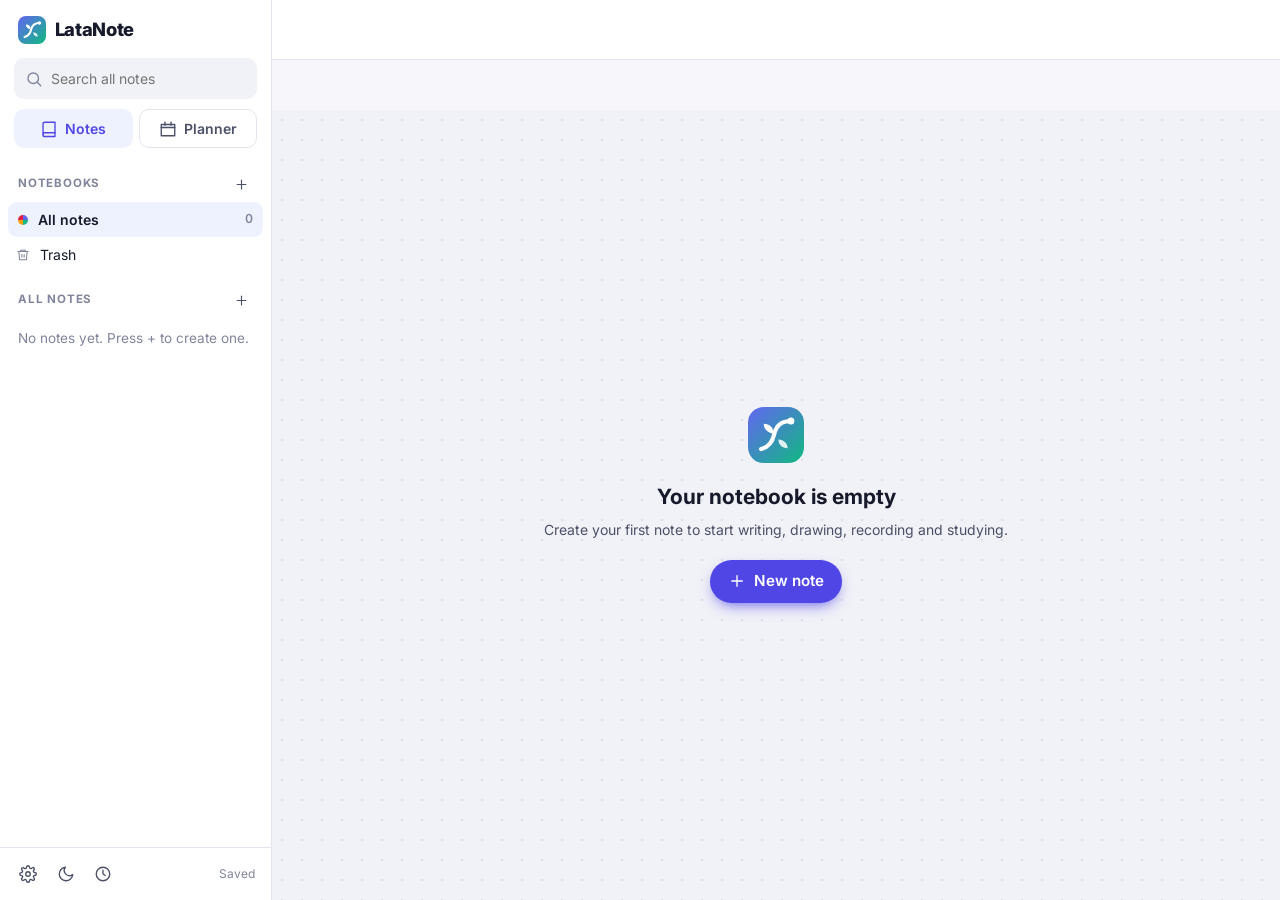
==== app.html @ d59a9c52 "Make every feature free and add v2 features - Start with an empty notebook and remove old sample con" ====
<!doctype html>
<html lang="en">
<head>
  <meta charset="utf-8">
  <meta name="viewport" content="width=device-width, initial-scale=1, viewport-fit=cover">
  <title>LataNote</title>
  <meta name="theme-color" content="#4f46e5">
  <link rel="icon" href="assets/logo.svg" type="image/svg+xml">
  <link rel="manifest" href="manifest.webmanifest">
  <link rel="apple-touch-icon" href="assets/icon-192.png">
  <meta name="apple-mobile-web-app-capable" content="yes">
  <meta name="mobile-web-app-capable" content="yes">
  <meta name="apple-mobile-web-app-title" content="LataNote">
  <link rel="preconnect" href="https://fonts.googleapis.com">
  <link rel="preconnect" href="https://fonts.gstatic.com" crossorigin>
  <link rel="stylesheet" href="https://fonts.googleapis.com/css2?family=Caveat:wght@500;700&family=Inter:wght@400;500;600;700;800&display=swap">
  <link rel="stylesheet" href="css/base.css">
  <link rel="stylesheet" href="css/app.css">
  <script>document.documentElement.dataset.theme = localStorage.getItem('latanote-theme') || 'light';</script>
</head>
<body class="app mode-type">
<div class="shell" id="shell">

  <!-- SIDEBAR -->
  <aside class="sidebar" id="sidebar" aria-label="Library">
    <div class="sb-top">
      <a class="logo" href="index.html" title="LataNote home"><img src="assets/logo.svg" alt="" width="28" height="28"> LataNote</a>
      <button class="icon-btn sb-close" data-action="toggle-sidebar" aria-label="Close sidebar"><i data-icon="x"></i></button>
    </div>
    <label class="search">
      <i data-icon="search"></i>
      <input id="search" type="search" placeholder="Search all notes" autocomplete="off">
    </label>
    <nav class="views" aria-label="Views">
      <button class="view-btn active" data-view="notes"><i data-icon="book"></i> Notes</button>
      <button class="view-btn" data-view="planner"><i data-icon="calendar"></i> Planner</button>
    </nav>

    <div class="sb-scroll">
      <div class="sb-head"><span>Notebooks</span><button class="icon-btn sm" id="add-notebook" title="New notebook" aria-label="New notebook"><i data-icon="plus"></i></button></div>
      <ul class="nb-list" id="notebook-list"></ul>

      <div class="sb-head"><span id="notes-heading">Notes</span><button class="icon-btn sm" id="add-note" title="New note" aria-label="New note"><i data-icon="plus"></i></button></div>
      <ul class="note-list" id="note-list"></ul>
    </div>

    <div class="sb-foot">
      <button class="icon-btn" id="settings-btn" title="Settings, sync &amp; backup" aria-label="Settings"><i data-icon="settings"></i></button>
      <button class="icon-btn" id="theme-toggle" title="Toggle dark mode" aria-label="Toggle dark mode"><i data-icon="moon"></i></button>
      <div class="menu-wrap up">
        <button class="icon-btn" id="timer-btn" title="Focus timer" aria-label="Focus timer"><i data-icon="clock"></i><span id="timer-label"></span></button>
        <div class="menu timer-pop" id="timer-pop" hidden>
          <div class="tp-time" id="tp-time">25:00</div>
          <div class="tp-mode" id="tp-mode">Focus</div>
          <div class="tp-presets">
            <button class="chip" data-min="25">25 min</button><button class="chip" data-min="50">50 min</button><button class="chip" data-min="5">5 break</button><button class="chip" data-min="15">15 break</button>
          </div>
          <div class="tp-actions"><button class="btn btn-primary btn-sm" id="tp-start">Start</button><button class="btn btn-ghost btn-sm" id="tp-reset">Reset</button></div>
        </div>
      </div>
      <button class="icon-btn" id="install-btn" title="Install LataNote as an app" aria-label="Install app" hidden><i data-icon="install"></i></button>
      <span class="sb-save" id="save-state">Saved</span>
    </div>
  </aside>
  <div class="scrim" data-action="toggle-sidebar"></div>

  <!-- MAIN -->
  <main class="main">
    <!-- NOTES VIEW -->
    <section class="view" id="view-notes">
      <header class="topbar">
        <button class="icon-btn menu-btn" data-action="toggle-sidebar" aria-label="Open sidebar"><i data-icon="menu"></i></button>
        <div class="title-wrap">
          <span class="nb-chip" id="nb-chip"></span>
          <input class="note-title" id="note-title" placeholder="Untitled note" aria-label="Note title">
        </div>
        <div class="seg" role="tablist" aria-label="Input mode">
          <button class="seg-btn active" data-mode="type" title="Type (T)"><i data-icon="type"></i><span>Type</span></button>
          <button class="seg-btn" data-mode="draw" title="Draw (D)"><i data-icon="pen"></i><span>Draw</span></button>
        </div>
        <div class="top-actions">
          <button class="icon-btn rec-btn" id="rec-btn" title="Record audio" aria-label="Record audio"><i data-icon="mic"></i></button>
          <button class="icon-btn" id="study-btn" title="Study assistant" aria-label="Study assistant"><i data-icon="sparkles"></i></button>
          <span class="live-chip" id="live-chip" hidden title="Live collaboration"><span class="live-dot"></span><span id="live-count">Live</span></span>
          <button class="icon-btn" id="present-btn" title="Present" aria-label="Present"><i data-icon="present"></i></button>
          <button class="icon-btn" id="fs-btn" title="Full screen (F)" aria-label="Full screen"><i data-icon="maximize"></i></button>
          <div class="menu-wrap">
            <button class="icon-btn" id="more-btn" aria-haspopup="menu" aria-label="More"><i data-icon="more"></i></button>
            <div class="menu" id="more-menu" role="menu" hidden>
              <button role="menuitem" data-cmd="pin"><i data-icon="pin"></i> <span id="pin-label">Pin note</span></button>
              <button role="menuitem" data-cmd="collab"><i data-icon="users"></i> Collaborate live…</button>
              <button role="menuitem" data-cmd="ocr"><i data-icon="scan"></i> Convert handwriting to text</button>
              <button role="menuitem" data-cmd="speak"><i data-icon="volume"></i> <span id="speak-label">Read aloud</span></button>
              <hr>
              <button role="menuitem" data-cmd="export-html"><i data-icon="download"></i> Export as HTML</button>
              <button role="menuitem" data-cmd="export-md"><i data-icon="download"></i> Export as Markdown</button>
              <button role="menuitem" data-cmd="print"><i data-icon="printer"></i> Print / Save as PDF</button>
              <button role="menuitem" data-cmd="share"><i data-icon="share"></i> Share note file</button>
              <button role="menuitem" data-cmd="duplicate"><i data-icon="copy"></i> Duplicate note</button>
              <button role="menuitem" data-cmd="move"><i data-icon="folder"></i> Move to notebook…</button>
              <hr>
              <button role="menuitem" data-cmd="clear-ink"><i data-icon="eraser"></i> Clear all ink</button>
              <button role="menuitem" data-cmd="delete" class="danger"><i data-icon="trash"></i> Move to trash</button>
            </div>
          </div>
        </div>
      </header>

      <!-- Context toolbar -->
      <div class="toolbar" id="toolbar">
        <div class="tb-group tb-type">
          <select id="block-select" title="Text style" aria-label="Text style">
            <option value="p">Paragraph</option>
            <option value="h1">Heading 1</option>
            <option value="h2">Heading 2</option>
            <option value="h3">Heading 3</option>
            <option value="blockquote">Quote</option>
            <option value="pre">Code</option>
          </select>
          <span class="sep"></span>
          <button class="tb-btn txt" data-exec="bold" title="Bold (Ctrl+B)"><b>B</b></button>
          <button class="tb-btn txt" data-exec="italic" title="Italic (Ctrl+I)"><i>I</i></button>
          <button class="tb-btn txt" data-exec="underline" title="Underline (Ctrl+U)"><u>U</u></button>
          <button class="tb-btn txt" data-exec="strikeThrough" title="Strikethrough"><s>S</s></button>
          <label class="tb-btn color-pick" title="Text color"><span class="a-glyph">A</span><span class="bar" id="fore-bar"></span><input type="color" id="fore-color" value="#e11d48"></label>
          <button class="tb-btn" data-exec="hiliteColor" data-arg="#fde68a" title="Highlight"><i data-icon="highlighter"></i></button>
          <span class="sep"></span>
          <button class="tb-btn" data-exec="insertUnorderedList" title="Bulleted list"><i data-icon="list"></i></button>
          <button class="tb-btn" data-exec="insertOrderedList" title="Numbered list"><i data-icon="olist"></i></button>
          <button class="tb-btn" data-cmd="checklist" title="Checklist"><i data-icon="checksquare"></i></button>
          <span class="sep"></span>
          <button class="tb-btn" data-exec="justifyLeft" title="Align left"><i data-icon="alignleft"></i></button>
          <button class="tb-btn" data-exec="justifyCenter" title="Align center"><i data-icon="aligncenter"></i></button>
          <span class="sep"></span>
          <button class="tb-btn" data-cmd="table" title="Insert table"><i data-icon="table"></i></button>
          <button class="tb-btn" data-cmd="link" title="Insert link"><i data-icon="link"></i></button>
          <button class="tb-btn" data-cmd="image" title="Insert image"><i data-icon="image"></i></button>
          <button class="tb-btn" data-exec="removeFormat" title="Clear formatting"><i data-icon="clear"></i></button>
          <span class="sep"></span>
          <button class="tb-btn" data-cmd="dictate" id="dictate-btn" title="Dictate: speak to type"><i data-icon="mic"></i></button>
        </div>

        <div class="tb-group tb-draw">
          <button class="tb-btn tool active" data-tool="pen" title="Pen (P)"><i data-icon="pen"></i></button>
          <button class="tb-btn tool" data-tool="highlighter" title="Highlighter (H)"><i data-icon="highlighter"></i></button>
          <button class="tb-btn tool" data-tool="eraser" title="Eraser (E)"><i data-icon="eraser"></i></button>
          <button class="tb-btn tool" data-tool="lasso" title="Lasso: select, move, recolor (L)"><i data-icon="lasso"></i></button>
          <span class="tb-sel">
            <button class="tb-btn" data-sel="duplicate" title="Duplicate selection"><i data-icon="copy"></i></button>
            <button class="tb-btn" data-sel="ocr" title="Convert selection to text"><i data-icon="scan"></i></button>
            <button class="tb-btn danger" data-sel="delete" title="Delete selection (Del)"><i data-icon="trash"></i></button>
          </span>
          <span class="sep"></span>
          <button class="tb-btn tool" data-tool="line" title="Line"><i data-icon="line"></i></button>
          <button class="tb-btn tool" data-tool="arrow" title="Arrow"><i data-icon="arrow"></i></button>
          <button class="tb-btn tool" data-tool="rect" title="Rectangle"><i data-icon="rect"></i></button>
          <button class="tb-btn tool" data-tool="ellipse" title="Ellipse"><i data-icon="ellipse"></i></button>
          <span class="sep"></span>
          <div class="swatches" id="swatches"></div>
          <label class="swatch custom" title="Custom color"><input type="color" id="ink-color" value="#1f2937"></label>
          <span class="sep"></span>
          <div class="sizes" id="sizes">
            <button class="size" data-size="1.5" title="Fine"><span style="--s:3px"></span></button>
            <button class="size active" data-size="3" title="Medium"><span style="--s:5px"></span></button>
            <button class="size" data-size="6" title="Bold"><span style="--s:8px"></span></button>
            <button class="size" data-size="10" title="Heavy"><span style="--s:12px"></span></button>
          </div>
          <span class="sep"></span>
          <button class="tb-btn" id="undo-btn" title="Undo (Ctrl+Z)"><i data-icon="undo"></i></button>
          <button class="tb-btn" id="redo-btn" title="Redo (Ctrl+Shift+Z)"><i data-icon="redo"></i></button>
          <label class="toggle" title="Ignore finger touches so only a stylus draws (palm rejection)"><input type="checkbox" id="pen-only"> <span>Stylus only</span></label>
        </div>

        <div class="tb-group tb-right">
          <select id="paper-select" title="Paper" aria-label="Paper style">
            <option value="lined">Lined</option>
            <option value="grid">Grid</option>
            <option value="dot">Dotted</option>
            <option value="cornell">Cornell</option>
            <option value="blank">Blank</option>
          </select>
          <button class="tb-btn" data-cmd="add-page" title="Add page"><i data-icon="pageplus"></i></button>
          <button class="tb-btn" data-cmd="import-pdf" title="Import PDF or image to annotate"><i data-icon="filepdf"></i></button>
          <span class="sep"></span>
          <button class="tb-btn" data-zoom="-1" title="Zoom out">−</button>
          <button class="tb-btn zoom-label" data-zoom="0" id="zoom-label" title="Fit to width">100%</button>
          <button class="tb-btn" data-zoom="1" title="Zoom in">+</button>
        </div>
      </div>

      <div class="pages-area" id="pages-area">
        <div class="templates" id="templates" hidden></div>
        <div class="pages" id="pages"></div>
        <div class="empty" id="empty" hidden>
          <img src="assets/logo.svg" alt="" width="56" height="56">
          <h2 id="empty-title">Your notebook is empty</h2>
          <p id="empty-msg">Create your first note to start writing, drawing, recording and studying.</p>
          <button class="btn btn-primary" data-cmd="new-note"><i data-icon="plus"></i> New note</button>
        </div>
      </div>

      <!-- Recordings -->
      <div class="rec-bar" id="rec-bar">
        <div class="rec-live" id="rec-live" hidden>
          <span class="rec-dot"></span> Recording <span id="rec-time">0:00</span>
          <span class="rec-hint">Ink you add now is synced to this recording.</span>
          <button class="btn btn-sm btn-danger" id="rec-stop"><i data-icon="stop"></i> Stop</button>
        </div>
        <div class="rec-list" id="rec-list"></div>
        <audio id="player" controls hidden></audio>
      </div>
    </section>

    <!-- PLANNER VIEW -->
    <section class="view" id="view-planner" hidden>
      <header class="topbar">
        <button class="icon-btn menu-btn" data-action="toggle-sidebar" aria-label="Open sidebar"><i data-icon="menu"></i></button>
        <h1 class="view-title" id="cal-title">Planner</h1>
        <div class="top-actions">
          <button class="icon-btn" id="cal-prev" aria-label="Previous month"><i data-icon="chevleft"></i></button>
          <button class="btn btn-ghost btn-sm" id="cal-today">Today</button>
          <button class="icon-btn" id="cal-next" aria-label="Next month"><i data-icon="chevright"></i></button>
        </div>
      </header>
      <div class="planner">
        <div class="calendar">
          <div class="cal-dow"><span>Sun</span><span>Mon</span><span>Tue</span><span>Wed</span><span>Thu</span><span>Fri</span><span>Sat</span></div>
          <div class="cal-grid" id="cal-grid"></div>
        </div>
        <aside class="day-panel">
          <h2 id="day-title">Today</h2>
          <form class="event-form" id="event-form" autocomplete="off">
            <input name="title" placeholder="Add a class, task, exam…" required aria-label="Title">
            <div class="ef-row">
              <input name="time" type="time" aria-label="Time">
              <select name="type" aria-label="Type">
                <option value="class">Class</option>
                <option value="task">Task</option>
                <option value="exam">Exam</option>
                <option value="event">Event</option>
              </select>
            </div>
            <div class="ef-row">
              <select name="noteId" id="ef-note" aria-label="Linked note"></select>
              <button class="btn btn-primary btn-sm" type="submit"><i data-icon="plus"></i> Add</button>
            </div>
          </form>
          <ul class="items" id="day-items"></ul>
          <h3>Next 14 days</h3>
          <ul class="items compact" id="upcoming"></ul>
        </aside>
      </div>
    </section>
  </main>

  <!-- STUDY DRAWER -->
  <aside class="drawer" id="study" hidden aria-label="Study assistant">
    <header class="drawer-head">
      <div><i data-icon="sparkles"></i> <strong>Study assistant</strong></div>
      <button class="icon-btn" id="study-close" aria-label="Close study assistant"><i data-icon="x"></i></button>
    </header>
    <div class="tabs" role="tablist">
      <button class="tab active" data-tab="summary">Summary</button>
      <button class="tab" data-tab="cards">Flashcards</button>
      <button class="tab" data-tab="quiz">Quiz</button>
      <button class="tab" data-tab="ask">Ask</button>
      <button class="tab" data-tab="tutor">Tutor</button>
    </div>
    <div class="drawer-body" id="study-body"></div>
    <p class="drawer-foot"><i data-icon="lock"></i> Runs on your device. Your notes never leave this browser.</p>
  </aside>
</div>

<!-- PRESENTATION -->
<div class="present" id="present" hidden>
  <div class="present-stage" id="present-stage"></div>
  <div class="laser" id="laser" hidden></div>
  <div class="present-bar">
    <button class="icon-btn" id="pr-prev" aria-label="Previous"><i data-icon="chevleft"></i></button>
    <span id="pr-count">1 / 1</span>
    <button class="icon-btn" id="pr-next" aria-label="Next"><i data-icon="chevright"></i></button>
    <button class="icon-btn" id="pr-laser" title="Laser pointer (L)" aria-label="Laser pointer"><i data-icon="laser"></i></button>
    <button class="icon-btn" id="pr-close" title="Exit (Esc)" aria-label="Exit presentation"><i data-icon="x"></i></button>
  </div>
</div>

<!-- DIALOG -->
<dialog class="dlg" id="dlg">
  <form method="dialog" id="dlg-form">
    <h3 id="dlg-title"></h3>
    <p id="dlg-msg"></p>
    <input id="dlg-input" autocomplete="off">
    <select id="dlg-select"></select>
    <div class="dlg-colors" id="dlg-colors"></div>
    <div class="dlg-actions">
      <button class="btn btn-ghost" value="cancel" formnovalidate>Cancel</button>
      <button class="btn btn-primary" value="ok" id="dlg-ok">OK</button>
    </div>
  </form>
</dialog>

<!-- PANEL (settings, collaboration, OCR results, shortcuts) -->
<dialog class="dlg panel" id="panel">
  <button class="icon-btn panel-x" id="panel-x" aria-label="Close"><i data-icon="x"></i></button>
  <div id="panel-body"></div>
</dialog>

<div class="toast" id="toast" role="status" aria-live="polite"></div>
<input type="file" id="file-image" accept="image/*" hidden>
<input type="file" id="file-pdf" accept="application/pdf,image/*" hidden>
<input type="file" id="file-import" accept=".latanote,.json,application/json" hidden>

<script src="js/core.js"></script>
<script src="js/ink.js"></script>
<script src="js/editor.js"></script>
<script src="js/audio.js"></script>
<script src="js/planner.js"></script>
<script src="js/study.js"></script>
<script src="js/extras.js"></script>
<script src="js/collab.js"></script>
<script src="js/app.js"></script>
</body>
</html>
---- css/base.css ----
/* LataNote — shared design tokens and primitives */
:root {
  --font: "Inter", ui-sans-serif, system-ui, -apple-system, "Segoe UI", Roboto, "Helvetica Neue", Arial, sans-serif;
  --font-hand: "Caveat", "Segoe Print", "Bradley Hand", "Comic Sans MS", cursive;
  --font-serif: "Iowan Old Style", "Palatino Linotype", Palatino, Georgia, serif;
  --font-mono: ui-monospace, SFMono-Regular, Menlo, Consolas, monospace;

  --brand: #4f46e5;
  --brand-600: #4338ca;
  --brand-50: #eef2ff;
  --brand-100: #e0e7ff;
  --leaf: #10b981;
  --amber: #f59e0b;
  --rose: #e11d48;

  --bg: #f7f7fb;
  --surface: #ffffff;
  --surface-2: #f1f2f7;
  --surface-3: #e7e9f1;
  --text: #171a2b;
  --text-2: #4b5068;
  --text-3: #80859c;
  --border: #e2e4ee;
  --ring: rgba(79, 70, 229, .35);
  --shadow-sm: 0 1px 2px rgba(16, 20, 50, .06), 0 1px 3px rgba(16, 20, 50, .06);
  --shadow: 0 4px 12px rgba(16, 20, 50, .08), 0 1px 3px rgba(16, 20, 50, .06);
  --shadow-lg: 0 24px 60px rgba(16, 20, 50, .16), 0 6px 18px rgba(16, 20, 50, .08);
  --radius-sm: 8px;
  --radius: 12px;
  --radius-lg: 20px;
}

[data-theme="dark"] {
  --brand: #818cf8;
  --brand-600: #a5b4fc;
  --brand-50: #1e1f3a;
  --brand-100: #2a2c52;
  --bg: #0f1120;
  --surface: #171a2c;
  --surface-2: #1e2236;
  --surface-3: #2a2f48;
  --text: #eceef8;
  --text-2: #b4b8cf;
  --text-3: #7d829e;
  --border: #2a2f48;
  --ring: rgba(129, 140, 248, .45);
  --shadow-sm: 0 1px 2px rgba(0, 0, 0, .4);
  --shadow: 0 4px 14px rgba(0, 0, 0, .4);
  --shadow-lg: 0 24px 60px rgba(0, 0, 0, .55);
  color-scheme: dark;
}

*, *::before, *::after { box-sizing: border-box; }
html, body { margin: 0; }
body {
  font-family: var(--font);
  color: var(--text);
  background: var(--bg);
  -webkit-font-smoothing: antialiased;
  line-height: 1.5;
}
img, svg { display: block; max-width: 100%; }
button, input, select, textarea { font: inherit; color: inherit; }
a { color: var(--brand); }
[hidden] { display: none !important; }

:focus-visible { outline: 2px solid var(--brand); outline-offset: 2px; }

.ico { width: 18px; height: 18px; flex: none; stroke: currentColor; fill: none; stroke-width: 1.8; stroke-linecap: round; stroke-linejoin: round; display: inline-block; vertical-align: middle; }

.btn {
  display: inline-flex; align-items: center; justify-content: center; gap: .5em;
  padding: .6em 1.1em; border-radius: 999px; border: 1px solid transparent;
  font-weight: 600; font-size: .95rem; cursor: pointer; text-decoration: none;
  transition: background .15s, color .15s, border-color .15s, transform .1s, box-shadow .15s;
  white-space: nowrap;
}
.btn:active { transform: translateY(1px); }
.btn-primary { background: var(--brand); color: #fff; box-shadow: 0 6px 16px -6px var(--brand); }
[data-theme="dark"] .btn-primary { color: #0f1120; }
.btn-primary:hover { background: var(--brand-600); }
.btn-ghost { background: transparent; color: var(--text); border-color: var(--border); }
.btn-ghost:hover { background: var(--surface-2); }
.btn-soft { background: var(--brand-50); color: var(--brand); }
.btn-soft:hover { background: var(--brand-100); }
.btn-sm { padding: .4em .8em; font-size: .85rem; }
.btn-lg { padding: .85em 1.5em; font-size: 1.05rem; }
.btn-danger { background: var(--rose); color: #fff; }

.logo { display: inline-flex; align-items: center; gap: .55rem; font-weight: 800; letter-spacing: -.02em; color: var(--text); text-decoration: none; font-size: 1.15rem; }
.logo svg { width: 30px; height: 30px; }
---- css/app.css ----
/* LataNote — application UI */
html, body.app { height: 100%; overflow: hidden; }
body.app { font-size: 14px; }

.shell { display: grid; grid-template-columns: 272px minmax(0, 1fr); height: 100vh; height: 100dvh; }
body.study-open .shell { grid-template-columns: 272px minmax(0, 1fr) 360px; }

/* ---------- generic controls ---------- */
.icon-btn { display: inline-grid; place-items: center; width: 36px; height: 36px; border-radius: 10px; border: 0; background: transparent; color: var(--text-2); cursor: pointer; transition: background .12s, color .12s; flex: none; }
.icon-btn:hover:not(:disabled) { background: var(--surface-2); color: var(--text); }
.icon-btn.active { background: var(--brand-50); color: var(--brand); }
.icon-btn:disabled { opacity: .35; cursor: default; }
.icon-btn.sm { width: 28px; height: 28px; border-radius: 8px; }
.icon-btn.sm .ico { width: 15px; height: 15px; }
.rot90 { transform: rotate(90deg); }
.link-btn { border: 0; background: none; color: var(--brand); cursor: pointer; padding: 0; font-weight: 600; display: inline-flex; align-items: center; gap: 4px; font-size: .85rem; }
.link-btn .ico { width: 14px; height: 14px; }
.chip { border: 1px solid var(--border); background: var(--surface); border-radius: 999px; padding: 4px 11px; font-size: .82rem; cursor: pointer; color: var(--text-2); }
.chip:hover { border-color: var(--brand); color: var(--brand); }
select, input:not([type]), input[type="search"], input[type="time"], input[type="text"] { border: 1px solid var(--border); background: var(--surface); border-radius: 9px; padding: 7px 10px; min-width: 0; }
select:focus, input:focus { outline: none; border-color: var(--brand); box-shadow: 0 0 0 3px var(--ring); }

/* ---------- sidebar ---------- */
.sidebar { background: var(--surface); border-right: 1px solid var(--border); display: flex; flex-direction: column; min-height: 0; z-index: 30; }
.sb-top { display: flex; align-items: center; justify-content: space-between; padding: 16px 14px 10px 18px; }
.sb-close { display: none; }
.search { margin: 4px 14px 10px; display: flex; align-items: center; gap: 8px; background: var(--surface-2); border-radius: 10px; padding: 0 10px; color: var(--text-3); border: 1px solid transparent; }
.search:focus-within { border-color: var(--brand); box-shadow: 0 0 0 3px var(--ring); }
.search input { border: 0; background: transparent; padding: 9px 0; flex: 1; box-shadow: none !important; }
.views { display: grid; grid-template-columns: 1fr 1fr; gap: 6px; padding: 0 14px 8px; }
.view-btn { display: flex; align-items: center; justify-content: center; gap: 7px; padding: 8px; border-radius: 10px; border: 1px solid var(--border); background: var(--surface); cursor: pointer; font-weight: 600; color: var(--text-2); }
.view-btn.active { background: var(--brand-50); color: var(--brand); border-color: transparent; }
.sb-scroll { flex: 1; overflow-y: auto; padding: 0 8px 12px; min-height: 0; }
.sb-head { display: flex; align-items: center; justify-content: space-between; padding: 14px 8px 4px 10px; font-size: .72rem; font-weight: 700; letter-spacing: .07em; text-transform: uppercase; color: var(--text-3); }
.nb-list, .note-list { list-style: none; margin: 0; padding: 0; }
.nb { width: 100%; display: flex; align-items: center; gap: 10px; padding: 7px 10px; border: 0; background: transparent; border-radius: 9px; cursor: pointer; text-align: left; color: var(--text); position: relative; }
.nb:hover { background: var(--surface-2); }
.nb.active { background: var(--brand-50); font-weight: 600; }
.nb-dot { width: 10px; height: 10px; border-radius: 3px; flex: none; }
.nb-dot.all { background: conic-gradient(#6366f1 0 25%, #10b981 0 50%, #f59e0b 0 75%, #e11d48 0); border-radius: 50%; }
.nb-name { flex: 1; overflow: hidden; text-overflow: ellipsis; white-space: nowrap; }
.nb-count { color: var(--text-3); font-size: .78rem; font-variant-numeric: tabular-nums; }
.nb-edit { display: none; place-items: center; width: 24px; height: 24px; border-radius: 6px; color: var(--text-3); }
.nb-edit .ico { width: 14px; height: 14px; }
.nb-edit:hover { background: var(--surface-3); color: var(--text); }
.nb:hover .nb-edit, .nb:focus-within .nb-edit { display: grid; }
.nb:hover .nb-count { display: none; }
.note-item { width: 100%; text-align: left; border: 0; background: transparent; border-radius: 10px; padding: 9px 10px; cursor: pointer; display: grid; gap: 2px; color: var(--text); }
.note-item:hover { background: var(--surface-2); }
.note-item.active { background: var(--brand-50); box-shadow: inset 3px 0 0 var(--brand); }
.ni-title { font-weight: 600; display: flex; align-items: center; gap: 7px; overflow: hidden; white-space: nowrap; text-overflow: ellipsis; }
.ni-dot { width: 7px; height: 7px; border-radius: 50%; flex: none; }
.ni-snip { color: var(--text-3); font-size: .8rem; overflow: hidden; display: -webkit-box; -webkit-line-clamp: 2; -webkit-box-orient: vertical; line-height: 1.35; }
.ni-meta { color: var(--text-3); font-size: .72rem; display: flex; align-items: center; gap: 5px; }
.ni-meta .ico { width: 12px; height: 12px; }
.ni-empty { color: var(--text-3); padding: 10px; font-size: .85rem; }
.sb-foot { display: flex; align-items: center; gap: 2px; padding: 8px 10px; border-top: 1px solid var(--border); }
.sb-save { margin-left: auto; font-size: .75rem; color: var(--text-3); padding-right: 6px; }
.sb-save.dirty { color: var(--amber); }
.scrim { display: none; }

/* ---------- main ---------- */
.main { display: flex; flex-direction: column; min-width: 0; min-height: 0; background: var(--bg); }
.view { display: flex; flex-direction: column; flex: 1; min-height: 0; }
.topbar { display: flex; align-items: center; gap: 10px; padding: 10px 14px; background: var(--surface); border-bottom: 1px solid var(--border); min-height: 58px; }
.menu-btn { display: none; }
.title-wrap { flex: 1; min-width: 0; display: flex; flex-direction: column; }
.nb-chip { font-size: .72rem; font-weight: 600; color: var(--text-3); display: inline-flex; align-items: center; gap: 6px; padding-left: 2px; }
.nb-chip::before { content: ""; width: 8px; height: 8px; border-radius: 2px; background: var(--c, #94a3b8); }
.note-title { border: 0 !important; background: transparent !important; box-shadow: none !important; font-size: 1.2rem; font-weight: 700; padding: 0 2px !important; width: 100%; letter-spacing: -.01em; }
.view-title { font-size: 1.25rem; margin: 0; flex: 1; }
.seg { display: inline-flex; background: var(--surface-2); border-radius: 11px; padding: 3px; gap: 2px; flex: none; }
.seg-btn { display: inline-flex; align-items: center; gap: 6px; border: 0; background: transparent; padding: 6px 12px; border-radius: 8px; cursor: pointer; font-weight: 600; color: var(--text-2); }
.seg-btn.active { background: var(--surface); color: var(--brand); box-shadow: var(--shadow-sm); }
.top-actions { display: flex; align-items: center; gap: 2px; flex: none; }
.rec-btn.recording { background: var(--rose); color: #fff; animation: recpulse 1.6s infinite; }
@keyframes recpulse { 70% { box-shadow: 0 0 0 8px rgba(225, 29, 72, 0); } 0% { box-shadow: 0 0 0 0 rgba(225, 29, 72, .5); } }
body.no-note .seg, body.no-note .top-actions, body.no-note .toolbar, body.no-note .title-wrap { visibility: hidden; }

.menu-wrap { position: relative; }
.menu { position: absolute; right: 0; top: 42px; background: var(--surface); border: 1px solid var(--border); border-radius: 12px; box-shadow: var(--shadow-lg); padding: 6px; min-width: 220px; z-index: 40; }
.menu button { display: flex; align-items: center; gap: 10px; width: 100%; padding: 8px 10px; border: 0; background: transparent; border-radius: 8px; cursor: pointer; text-align: left; }
.menu button:hover { background: var(--surface-2); }
.menu button.danger { color: var(--rose); }
.menu hr { border: 0; border-top: 1px solid var(--border); margin: 6px 0; }

/* ---------- toolbar ---------- */
.toolbar { display: flex; align-items: center; gap: 8px; padding: 6px 12px; background: var(--surface); border-bottom: 1px solid var(--border); overflow-x: auto; scrollbar-width: thin; min-height: 50px; }
.tb-group { display: flex; align-items: center; gap: 2px; flex: none; }
.tb-right { margin-left: auto; }
body.mode-type .tb-draw, body.mode-draw .tb-type { display: none; }
.sep { width: 1px; height: 22px; background: var(--border); margin: 0 6px; flex: none; }
.tb-btn { min-width: 34px; height: 34px; padding: 0 7px; display: inline-grid; place-items: center; border: 0; background: transparent; border-radius: 8px; cursor: pointer; color: var(--text-2); font-size: 15px; position: relative; }
.tb-btn:hover:not(:disabled) { background: var(--surface-2); color: var(--text); }
.tb-btn.active { background: var(--brand-50); color: var(--brand); }
.tb-btn:disabled { opacity: .35; cursor: default; }
.tb-btn.txt { font-family: var(--font-serif); font-size: 16px; }
.zoom-label { font-size: .8rem; font-weight: 600; min-width: 52px; font-variant-numeric: tabular-nums; }
#block-select, #paper-select { padding: 6px 8px; font-size: .85rem; }
.color-pick { cursor: pointer; display: inline-flex; flex-direction: column; justify-content: center; gap: 1px; }
.color-pick .a-glyph { font-weight: 700; font-family: var(--font-serif); line-height: 1; }
.color-pick .bar { width: 16px; height: 4px; border-radius: 2px; }
.color-pick input, .swatch.custom input { position: absolute; inset: 0; opacity: 0; cursor: pointer; width: 100%; height: 100%; }
.swatches { display: flex; gap: 4px; }
.swatch { width: 24px; height: 24px; border-radius: 50%; border: 2px solid var(--surface); background: var(--c); box-shadow: 0 0 0 1px var(--border); cursor: pointer; padding: 0; position: relative; flex: none; }
.swatch.active { box-shadow: 0 0 0 2px var(--brand); }
.swatch.custom { background: conic-gradient(#ef4444, #f59e0b, #84cc16, #06b6d4, #6366f1, #d946ef, #ef4444); margin-left: 4px; }
.sizes { display: flex; gap: 2px; }
.size { width: 30px; height: 30px; border-radius: 8px; border: 0; background: transparent; cursor: pointer; display: grid; place-items: center; }
.size span { width: var(--s); height: var(--s); border-radius: 50%; background: var(--text-2); }
.size.active { background: var(--brand-50); }
.size.active span { background: var(--brand); }
.toggle { display: inline-flex; align-items: center; gap: 6px; font-size: .82rem; color: var(--text-2); margin-left: 8px; cursor: pointer; white-space: nowrap; }
.toggle input { accent-color: var(--brand); }

/* ---------- pages ---------- */
.pages-area { flex: 1; overflow: auto; min-height: 0; position: relative; background: var(--surface-2); background-image: radial-gradient(color-mix(in srgb, var(--text-3) 18%, transparent) 1px, transparent 1px); background-size: 20px 20px; overscroll-behavior: contain; }
.pages-area.drop { outline: 3px dashed var(--brand); outline-offset: -10px; }
.pages { display: flex; flex-direction: column; align-items: center; gap: 8px; padding: 18px 12px 120px; }
.page-block { display: flex; flex-direction: column; align-items: center; }
.page-meta { display: flex; align-items: center; gap: 2px; align-self: stretch; justify-content: flex-end; color: var(--text-3); font-size: .75rem; padding: 0 2px 4px; opacity: .7; transition: opacity .15s; }
.page-meta span { margin-right: auto; font-weight: 600; }
.page-block:hover .page-meta { opacity: 1; }
.page-wrap { position: relative; }
.page { position: absolute; top: 0; left: 0; width: 816px; min-height: 1056px; background-color: #fff; color: #1f2937; transform-origin: 0 0; box-shadow: 0 1px 3px rgba(16, 20, 50, .1), 0 8px 24px rgba(16, 20, 50, .08); border-radius: 3px; overflow: hidden; color-scheme: light; }
.page-bg { position: absolute; top: 0; left: 0; width: 100%; user-select: none; pointer-events: none; }
.page-ink { position: absolute; inset: 0; width: 100%; height: 100%; pointer-events: none; mix-blend-mode: multiply; }
body.mode-draw .page-ink { pointer-events: auto; touch-action: none; cursor: crosshair; }
body.mode-draw[data-tool="eraser"] .page-ink { cursor: cell; }

.paper-lined { background-image: linear-gradient(90deg, transparent 79px, #f4b4b4 79px, #f4b4b4 81px, transparent 81px), linear-gradient(transparent 31px, #cfe0f5 31px, #cfe0f5 32px); background-size: 100% 100%, 100% 32px; }
.paper-grid { background-image: linear-gradient(#e3e8f0 1px, transparent 1px), linear-gradient(90deg, #e3e8f0 1px, transparent 1px); background-size: 24px 24px; }
.paper-dot { background-image: radial-gradient(circle, #c3cad6 1.3px, transparent 1.6px); background-size: 24px 24px; background-position: 12px 12px; }
.paper-cornell { background-image: linear-gradient(90deg, transparent 219px, #f4b4b4 219px, #f4b4b4 221px, transparent 221px), linear-gradient(transparent 31px, #cfe0f5 31px, #cfe0f5 32px); background-size: 100% 100%, 100% 32px; }

.page-text { position: relative; min-height: 1056px; padding: 38px 56px 64px 96px; outline: none; font-size: 18px; line-height: 32px; word-wrap: break-word; caret-color: var(--brand); }
.paper-cornell .page-text { padding-left: 236px; }
.paper-blank .page-text, .paper-grid .page-text, .paper-dot .page-text { padding: 40px 56px 64px; }
.page.has-bg .page-text { padding: 40px 56px; }
.page-text[data-placeholder]:empty::before { content: attr(data-placeholder); color: #9aa3b5; pointer-events: none; }
.page-text h1 { font-size: 30px; line-height: 64px; margin: 0; letter-spacing: -.02em; }
.page-text h2 { font-size: 23px; line-height: 32px; margin: 0; letter-spacing: -.01em; color: #312e81; }
.page-text h3 { font-size: 19px; line-height: 32px; margin: 0; }
.page-text p, .page-text ul, .page-text ol, .page-text div { margin: 0; }
.page-text ul, .page-text ol { padding-left: 28px; }
.page-text a { color: #2563eb; }
.page-text img { max-width: 100%; height: auto; border-radius: 4px; vertical-align: top; }
.page-text blockquote { margin: 0; padding-left: 16px; border-left: 3px solid #6366f1; color: #475569; }
.page-text pre { background: #f1f5f9; border-radius: 6px; padding: 0 12px; margin: 0; font-family: var(--font-mono); font-size: 15px; white-space: pre-wrap; }
.page-text table { border-collapse: collapse; margin: 0 0 32px; background: rgba(255, 255, 255, .7); }
.page-text td, .page-text th { border: 1px solid #cbd5e1; padding: 0 10px; min-width: 90px; vertical-align: top; }
.page-text th { background: #eef2ff; text-align: left; }
.page-text ul.checklist { list-style: none; padding-left: 32px; }
.page-text ul.checklist li { position: relative; }
.page-text ul.checklist li::before { content: ""; position: absolute; left: -28px; top: 7px; width: 16px; height: 16px; border: 2px solid #94a3b8; border-radius: 4px; background: #fff; cursor: pointer; box-sizing: border-box; }
.page-text ul.checklist li.done { color: #94a3b8; text-decoration: line-through; }
.page-text ul.checklist li.done::before { background: #6366f1 url("data:image/svg+xml,%3Csvg xmlns='http://www.w3.org/2000/svg' viewBox='0 0 24 24' fill='none' stroke='white' stroke-width='4' stroke-linecap='round' stroke-linejoin='round'%3E%3Cpath d='M5 12l5 5L20 7'/%3E%3C/svg%3E") center/11px no-repeat; border-color: #6366f1; }
body.mode-draw .page-text { user-select: none; }

.empty { position: absolute; inset: 0; display: grid; place-content: center; justify-items: center; text-align: center; gap: 6px; color: var(--text-2); padding: 24px; }
.empty h2 { margin: 12px 0 0; color: var(--text); }
.empty p { margin: 0 0 14px; }

/* ---------- recordings bar ---------- */
.rec-bar { display: none; flex-direction: column; gap: 8px; padding: 10px 14px; background: var(--surface); border-top: 1px solid var(--border); }
body.has-recbar .rec-bar { display: flex; }
.rec-live { display: flex; align-items: center; gap: 10px; font-weight: 600; flex-wrap: wrap; }
.rec-live #rec-time { font-variant-numeric: tabular-nums; color: var(--rose); }
.rec-hint { color: var(--text-3); font-weight: 400; font-size: .82rem; flex: 1; }
.rec-dot { width: 10px; height: 10px; border-radius: 50%; background: var(--rose); animation: recpulse 1.6s infinite; }
.rec-list { display: flex; gap: 8px; overflow-x: auto; }
.rec-list:empty { display: none; }
.rec-chip { display: flex; align-items: center; gap: 4px; border: 1px solid var(--border); border-radius: 999px; padding: 2px 4px 2px 2px; background: var(--surface-2); flex: none; }
.rec-chip.on { border-color: var(--brand); background: var(--brand-50); }
.rc-name { font-weight: 600; cursor: text; padding: 0 2px; max-width: 160px; overflow: hidden; text-overflow: ellipsis; white-space: nowrap; }
.rc-dur { color: var(--text-3); font-size: .78rem; font-variant-numeric: tabular-nums; margin-right: 2px; }
#player { width: 100%; height: 36px; }

/* ---------- planner ---------- */
.planner { flex: 1; min-height: 0; display: grid; grid-template-columns: minmax(0, 1fr) 340px; overflow: hidden; }
.calendar { display: flex; flex-direction: column; padding: 14px; min-height: 0; overflow: auto; }
.cal-dow { display: grid; grid-template-columns: repeat(7, 1fr); gap: 6px; padding: 0 0 6px; color: var(--text-3); font-size: .75rem; font-weight: 700; text-transform: uppercase; letter-spacing: .06em; }
.cal-dow span { padding-left: 8px; }
.cal-grid { flex: 1; display: grid; grid-template-columns: repeat(7, 1fr); grid-auto-rows: minmax(92px, 1fr); gap: 6px; }
.cal-day { border: 1px solid var(--border); background: var(--surface); border-radius: 10px; padding: 6px; text-align: left; display: flex; flex-direction: column; gap: 3px; cursor: pointer; min-width: 0; overflow: hidden; color: var(--text); }
.cal-day:hover { border-color: color-mix(in srgb, var(--brand) 45%, var(--border)); }
.cal-day.out { opacity: .45; }
.cal-day.sel { border-color: var(--brand); box-shadow: 0 0 0 2px var(--ring); }
.cd-num { font-weight: 700; font-size: .85rem; width: 26px; height: 26px; display: grid; place-items: center; border-radius: 50%; }
.cal-day.today .cd-num { background: var(--brand); color: #fff; }
[data-theme="dark"] .cal-day.today .cd-num { color: #0f1120; }
.cd-items { display: grid; gap: 2px; min-width: 0; }
.cd-item { font-size: .72rem; padding: 1px 6px; border-radius: 5px; background: color-mix(in srgb, var(--c) 15%, transparent); color: color-mix(in srgb, var(--c) 75%, var(--text)); white-space: nowrap; overflow: hidden; text-overflow: ellipsis; border-left: 3px solid var(--c); }
.cd-item.done { text-decoration: line-through; opacity: .6; }
.cd-more { font-size: .7rem; color: var(--text-3); padding-left: 4px; }
.day-panel { border-left: 1px solid var(--border); background: var(--surface); padding: 18px; overflow-y: auto; }
.day-panel h2 { font-size: 1.05rem; margin: 0 0 12px; }
.day-panel h3 { font-size: .75rem; text-transform: uppercase; letter-spacing: .07em; color: var(--text-3); margin: 22px 0 8px; }
.event-form { display: grid; gap: 8px; padding: 12px; background: var(--surface-2); border-radius: 12px; margin-bottom: 14px; }
.ef-row { display: flex; gap: 8px; }
.ef-row > * { flex: 1; }
.ef-row .btn { flex: none; }
.items { list-style: none; margin: 0; padding: 0; display: grid; gap: 6px; }
.item { display: flex; align-items: flex-start; gap: 10px; padding: 9px 8px 9px 10px; border: 1px solid var(--border); border-radius: 10px; background: var(--surface); }
.it-bar { width: 4px; align-self: stretch; border-radius: 2px; background: var(--c); flex: none; }
.it-check { margin-top: 3px; accent-color: var(--c); width: 16px; height: 16px; flex: none; }
.it-body { flex: 1; min-width: 0; }
.it-title { font-weight: 600; }
.item.done .it-title { text-decoration: line-through; color: var(--text-3); }
.it-meta { font-size: .78rem; color: var(--text-3); }
.it-type { color: var(--c); font-weight: 600; }
.it-note { color: var(--brand); text-decoration: none; display: inline-flex; align-items: center; gap: 3px; }
.it-note .ico { width: 12px; height: 12px; }
.it-del { opacity: 0; }
.item:hover .it-del { opacity: 1; }
.items-empty { color: var(--text-3); font-size: .85rem; padding: 6px 2px; }
.items.compact .item { padding: 7px 8px; }

/* ---------- study drawer ---------- */
.drawer { background: var(--surface); border-left: 1px solid var(--border); display: flex; flex-direction: column; min-height: 0; z-index: 25; }
.drawer-head { display: flex; align-items: center; justify-content: space-between; padding: 12px 12px 8px 16px; }
.drawer-head div { display: flex; align-items: center; gap: 8px; color: var(--brand); }
.drawer-head strong { color: var(--text); font-size: 1rem; }
.tabs { display: flex; gap: 2px; padding: 0 12px; border-bottom: 1px solid var(--border); }
.tab { flex: 1; border: 0; background: transparent; padding: 9px 4px; cursor: pointer; font-weight: 600; color: var(--text-3); border-bottom: 2px solid transparent; margin-bottom: -1px; }
.tab.active { color: var(--brand); border-bottom-color: var(--brand); }
.drawer-body { flex: 1; overflow-y: auto; padding: 16px; }
.drawer-foot { margin: 0; padding: 10px 16px; border-top: 1px solid var(--border); color: var(--text-3); font-size: .75rem; display: flex; align-items: center; gap: 6px; }
.drawer-foot .ico { width: 14px; height: 14px; }
.drawer-body h4 { margin: 18px 0 8px; font-size: .75rem; text-transform: uppercase; letter-spacing: .07em; color: var(--text-3); }
.st-wide { width: 100%; margin-top: 4px; }
.st-row { display: flex; gap: 8px; flex-wrap: wrap; margin-top: 12px; }
.st-row .btn { flex: 1; }
.st-row.grade.invisible { visibility: hidden; }
.st-hint { color: var(--text-3); font-size: .82rem; margin: 10px 0; }
.st-hint.center { text-align: center; }
.st-empty { color: var(--text-3); background: var(--surface-2); border-radius: 12px; padding: 16px; text-align: center; font-size: .88rem; margin: 8px 0; }
.st-stats { display: grid; grid-template-columns: repeat(3, 1fr); gap: 8px; margin-bottom: 14px; }
.st-stats div { background: var(--surface-2); border-radius: 12px; padding: 10px; text-align: center; display: grid; }
.st-stats b { font-size: 1.1rem; }
.st-stats span { font-size: .72rem; color: var(--text-3); }
.st-summary { margin: 0; padding-left: 18px; display: grid; gap: 8px; line-height: 1.5; }
.st-terms { display: flex; flex-wrap: wrap; gap: 6px; }
.st-add { display: grid; grid-template-columns: 1fr 1.4fr auto; gap: 6px; margin: 12px 0; }
.st-cards { list-style: none; padding: 0; margin: 0; display: grid; gap: 6px; }
.st-cards li { display: flex; align-items: center; gap: 8px; border: 1px solid var(--border); border-radius: 10px; padding: 8px 6px 8px 10px; }
.st-cards li div { flex: 1; min-width: 0; display: grid; }
.st-cards li span:not(.box) { color: var(--text-2); font-size: .82rem; overflow: hidden; text-overflow: ellipsis; white-space: nowrap; }
.st-cards .box { font-size: .55rem; color: var(--leaf); letter-spacing: 1px; white-space: nowrap; }
.st-progress { display: flex; justify-content: space-between; align-items: center; font-size: .82rem; color: var(--text-3); font-weight: 600; margin-bottom: 10px; }
.st-progress .ok { color: var(--leaf); }
.st-done { background: color-mix(in srgb, var(--leaf) 12%, transparent); color: color-mix(in srgb, var(--leaf) 70%, var(--text)); padding: 12px; border-radius: 12px; font-weight: 600; margin-bottom: 4px; }
.flashcard { width: 100%; height: 230px; border: 0; padding: 0; background: none; perspective: 1000px; cursor: pointer; }
.fc-inner { display: block; position: relative; width: 100%; height: 100%; transition: transform .45s; transform-style: preserve-3d; }
.flashcard.flipped .fc-inner { transform: rotateY(180deg); }
.fc-face { position: absolute; inset: 0; backface-visibility: hidden; border-radius: 16px; display: flex; flex-direction: column; align-items: center; justify-content: center; gap: 8px; padding: 20px; text-align: center; font-size: 1.15rem; font-weight: 700; border: 1px solid var(--border); background: var(--surface); box-shadow: var(--shadow); color: var(--text); }
.fc-face small { font-size: .72rem; text-transform: uppercase; letter-spacing: .07em; color: var(--brand); font-weight: 700; }
.fc-face em { font-size: .78rem; color: var(--text-3); font-weight: 500; font-style: normal; }
.fc-back { transform: rotateY(180deg); font-size: 1rem; font-weight: 500; line-height: 1.5; background: var(--brand-50); }
.st-quiz-intro { text-align: center; padding: 20px 8px; color: var(--text-2); }
.st-quiz-intro .ico { width: 32px; height: 32px; color: var(--brand); margin: 0 auto; }
.st-quiz-intro h4 { font-size: 1rem; color: var(--text); text-transform: none; letter-spacing: 0; }
.bar { height: 5px; background: var(--surface-3); border-radius: 3px; overflow: hidden; margin-bottom: 16px; }
.bar span { display: block; height: 100%; background: var(--brand); transition: width .3s; }
.q-kind { color: var(--brand); font-weight: 700; font-size: .72rem; text-transform: uppercase; letter-spacing: .07em; }
.q-prompt { font-size: 1.02rem; font-weight: 600; line-height: 1.5; margin: 6px 0 14px; }
.q-opts { display: grid; gap: 8px; margin-bottom: 12px; }
.q-opt { text-align: left; border: 1px solid var(--border); border-radius: 12px; padding: 11px 13px; background: var(--surface); cursor: pointer; font-weight: 500; color: var(--text); }
.q-opt:hover:not(:disabled) { border-color: var(--brand); }
.q-opt.right { border-color: var(--leaf); background: color-mix(in srgb, var(--leaf) 13%, transparent); font-weight: 700; }
.q-opt.wrong { border-color: var(--rose); background: color-mix(in srgb, var(--rose) 11%, transparent); }
.q-opt.dim { opacity: .5; }
.q-opt:disabled { cursor: default; }
.st-result { text-align: center; padding: 8px 0; }
.st-result h4 { font-size: 1.05rem; color: var(--text); text-transform: none; letter-spacing: 0; margin: 12px 0 4px; }
.st-result p { color: var(--text-2); margin: 0; }
.ring { --p: 0; width: 110px; height: 110px; border-radius: 50%; margin: 0 auto; display: grid; place-items: center; background: conic-gradient(var(--brand) calc(var(--p) * 1%), var(--surface-3) 0); }
.ring span { width: 86px; height: 86px; border-radius: 50%; background: var(--surface); display: grid; place-items: center; font-weight: 800; font-size: 1.4rem; }
.st-ask { display: flex; gap: 6px; }
.st-ask input { flex: 1; }
.st-scope { display: flex; gap: 14px; font-size: .82rem; color: var(--text-2); margin: 10px 0; }
.st-scope input { accent-color: var(--brand); }
.st-def { background: var(--brand-50); border-radius: 12px; padding: 12px 14px; display: grid; gap: 2px; margin: 10px 0; }
.st-def small { color: var(--text-3); font-size: .72rem; }
.st-def p { margin: 2px 0 0; color: var(--text-2); }
.st-answers { list-style: none; padding: 0; margin: 0; display: grid; gap: 8px; }
.st-answers li { border: 1px solid var(--border); border-radius: 12px; padding: 10px 12px; }
.st-answers p { margin: 0 0 4px; line-height: 1.5; }
.st-answers mark { background: #fde68a; color: inherit; border-radius: 3px; padding: 0 2px; }
[data-theme="dark"] .st-answers mark { background: #854d0e; }

/* ---------- presentation ---------- */
.present { position: fixed; inset: 0; z-index: 100; background: #0b0d18; display: flex; flex-direction: column; }
.present-stage { flex: 1; overflow: auto; display: flex; justify-content: center; padding: 16px; }
.slide { position: relative; flex: none; }
.slide .page { box-shadow: 0 20px 80px rgba(0, 0, 0, .5); }
.slide .page-ink { mix-blend-mode: multiply; }
.present-bar { display: flex; align-items: center; justify-content: center; gap: 8px; padding: 10px; color: #cbd5e1; font-variant-numeric: tabular-nums; font-weight: 600; }
.present-bar .icon-btn { color: #cbd5e1; }
.present-bar .icon-btn:hover { background: rgba(255, 255, 255, .1); color: #fff; }
.present-bar .icon-btn.active { background: rgba(239, 68, 68, .25); color: #fca5a5; }
.present.laser-on, .present.laser-on * { cursor: none; }
.laser { position: fixed; left: -9px; top: -9px; width: 18px; height: 18px; border-radius: 50%; background: radial-gradient(circle, #fff 0 15%, #ef4444 35%, rgba(239, 68, 68, .35) 60%, transparent 70%); box-shadow: 0 0 18px 6px rgba(239, 68, 68, .55); pointer-events: none; z-index: 110; }

/* ---------- dialog & toast ---------- */
.dlg { border: 0; border-radius: 18px; padding: 0; width: min(420px, calc(100% - 32px)); background: var(--surface); color: var(--text); box-shadow: var(--shadow-lg); }
.dlg::backdrop { background: rgba(10, 12, 25, .45); backdrop-filter: blur(2px); }
.dlg form { padding: 22px; display: grid; gap: 12px; }
.dlg h3 { margin: 0; font-size: 1.1rem; }
.dlg p { margin: 0; color: var(--text-2); }
.dlg input, .dlg select { width: 100%; padding: 10px 12px; }
.dlg-colors { display: flex; gap: 8px; flex-wrap: wrap; }
.dc { width: 28px; height: 28px; border-radius: 50%; border: 3px solid var(--surface); box-shadow: 0 0 0 1px var(--border); cursor: pointer; }
.dc.on { box-shadow: 0 0 0 2px var(--text); }
.dlg-actions { display: flex; justify-content: flex-end; gap: 8px; margin-top: 6px; }
.toast { position: fixed; left: 50%; bottom: 24px; transform: translate(-50%, 20px); background: #111827; color: #fff; padding: 10px 18px; border-radius: 12px; font-weight: 500; box-shadow: var(--shadow-lg); opacity: 0; pointer-events: none; transition: opacity .2s, transform .2s; z-index: 200; max-width: calc(100% - 32px); text-align: center; }
.toast.show { opacity: 1; transform: translate(-50%, 0); }

/* ---------- responsive ---------- */
@media (max-width: 1180px) {
  body.study-open .shell { grid-template-columns: 0 minmax(0, 1fr) 340px; }
  body.study-open .sidebar { position: fixed; inset: 0 auto 0 0; width: 280px; transform: translateX(-100%); transition: transform .2s; box-shadow: var(--shadow-lg); }
  body.study-open.sidebar-open .sidebar { transform: none; }
  body.study-open .menu-btn { display: inline-grid; }
}
@media (max-width: 900px) {
  .shell, body.study-open .shell { grid-template-columns: minmax(0, 1fr); }
  .sidebar { position: fixed; inset: 0 auto 0 0; width: min(300px, 86vw); transform: translateX(-100%); transition: transform .2s; box-shadow: var(--shadow-lg); }
  body.sidebar-open .sidebar { transform: none; }
  body.sidebar-open .scrim { display: block; position: fixed; inset: 0; background: rgba(10, 12, 25, .4); z-index: 29; }
  .sb-close, .menu-btn { display: inline-grid; }
  .drawer { position: fixed; inset: auto 0 0 0; height: min(78vh, 640px); border-left: 0; border-top: 1px solid var(--border); border-radius: 18px 18px 0 0; box-shadow: var(--shadow-lg); z-index: 60; }
  .planner { grid-template-columns: 1fr; overflow-y: auto; }
  .calendar { overflow: visible; }
  .cal-grid { grid-auto-rows: minmax(64px, auto); gap: 4px; }
  .cd-item { font-size: 0; padding: 0; height: 5px; border-left: 0; background: var(--c); }
  .day-panel { border-left: 0; border-top: 1px solid var(--border); overflow: visible; }
  .seg-btn span { display: none; }
  .toggle span { display: none; }
}
@media (max-width: 560px) {
  .topbar { gap: 4px; padding: 8px; }
  .top-actions .icon-btn { width: 32px; }
  .note-title { font-size: 1.05rem; }
  .rec-hint { display: none; }
}

/* ---------- print ---------- */
@media print {
  html, body.app { height: auto; overflow: visible; background: #fff; }
  .sidebar, .topbar, .toolbar, .rec-bar, .drawer, .page-meta, .toast, .scrim, #view-planner { display: none !important; }
  .shell, body.study-open .shell { display: block; height: auto; }
  .main, .view, .pages-area { display: block; overflow: visible; background: none; height: auto; }
  .pages { padding: 0; gap: 0; display: block; }
  .page-block { display: block; break-after: page; page-break-after: always; }
  .page-wrap { width: auto !important; height: auto !important; }
  .page { position: relative; transform: none !important; box-shadow: none; margin: 0 auto; }
  @page { margin: 0; }
}

/* layout fixes */
.event-form input, .event-form select { width: 100%; min-width: 0; }
.ef-row > * { min-width: 0; }
.page.has-bg .page-text[data-placeholder]:empty::before { content: none; }

/* ===================== v2 features ===================== */
/* sidebar extras */
.trash-nb .ico { width: 14px; height: 14px; color: var(--text-3); margin-left: -2px; }
.trash-item { display: flex; align-items: center; gap: 4px; padding: 8px 6px 8px 10px; border-radius: 10px; }
.trash-item:hover { background: var(--surface-2); }
.trash-item div { flex: 1; min-width: 0; display: grid; }
.trash-item b { font-weight: 600; overflow: hidden; text-overflow: ellipsis; white-space: nowrap; }
.trash-item small { color: var(--text-3); font-size: .75rem; }
#timer-btn { width: auto; min-width: 36px; padding: 0 8px; gap: 4px; display: inline-flex; align-items: center; }
#timer-label { font-size: .75rem; font-weight: 700; font-variant-numeric: tabular-nums; }
#timer-label:empty { display: none; }
.menu-wrap.up .menu { top: auto; bottom: 44px; left: 0; right: auto; }
.timer-pop { width: 240px; padding: 16px; text-align: center; }
.tp-time { font-size: 2.6rem; font-weight: 800; font-variant-numeric: tabular-nums; letter-spacing: -.02em; }
.tp-mode { color: var(--text-3); font-size: .8rem; margin-bottom: 10px; }
.tp-presets { display: flex; flex-wrap: wrap; gap: 6px; justify-content: center; margin-bottom: 12px; }
.tp-actions { display: flex; gap: 8px; justify-content: center; }
.tp-actions .btn { flex: 1; }

/* topbar extras */
.live-chip { display: inline-flex; align-items: center; gap: 6px; font-size: .78rem; font-weight: 700; color: var(--leaf); background: color-mix(in srgb, var(--leaf) 13%, transparent); border-radius: 999px; padding: 4px 10px; margin-right: 4px; cursor: pointer; }
.live-dot { width: 8px; height: 8px; border-radius: 50%; background: var(--leaf); animation: recpulse 1.6s infinite; }
.tb-btn.live { background: var(--rose) !important; color: #fff !important; }
.tb-btn.danger { color: var(--rose); }
.tb-sel { display: none; align-items: center; gap: 2px; padding: 0 4px; margin-left: 4px; border-left: 1px solid var(--border); }
body.has-sel .tb-sel { display: inline-flex; }

/* full screen / focus mode */
body.is-fullscreen .shell, body.is-fullscreen.study-open .shell { grid-template-columns: minmax(0, 1fr); }
body.is-fullscreen.study-open:not(.view-planner) .shell { grid-template-columns: minmax(0, 1fr) 360px; }
body.is-fullscreen .sidebar { position: fixed; inset: 0 auto 0 0; width: min(300px, 86vw); transform: translateX(-100%); transition: transform .2s; box-shadow: var(--shadow-lg); }
body.is-fullscreen.sidebar-open .sidebar { transform: none; }
body.is-fullscreen.sidebar-open .scrim { display: block; position: fixed; inset: 0; background: rgba(10, 12, 25, .4); z-index: 29; }
body.is-fullscreen .menu-btn, body.is-fullscreen .sb-close { display: inline-grid; }

/* templates */
.templates { display: flex; flex-wrap: wrap; align-items: center; justify-content: center; gap: 8px; padding: 18px 16px 0; max-width: 860px; margin: 0 auto; }
.tpl-label { width: 100%; text-align: center; font-size: .75rem; font-weight: 700; letter-spacing: .07em; text-transform: uppercase; color: var(--text-3); }
.tpl { display: inline-flex; align-items: center; gap: 7px; border: 1px solid var(--border); background: var(--surface); border-radius: 12px; padding: 8px 12px; cursor: pointer; font-weight: 600; color: var(--text-2); box-shadow: var(--shadow-sm); }
.tpl:hover { border-color: var(--brand); color: var(--brand); }
.tpl .ico { width: 16px; height: 16px; }

/* panel dialog */
.dlg.panel { width: min(480px, calc(100% - 24px)); max-height: calc(100vh - 40px); overflow: auto; position: relative; }
.dlg.panel.wide { width: min(560px, calc(100% - 24px)); }
.panel-x { position: absolute; top: 10px; right: 10px; z-index: 1; }
#panel-body { padding: 22px; display: grid; gap: 12px; }
#panel-body h3 { margin: 0; font-size: 1.15rem; display: flex; align-items: center; gap: 8px; padding-right: 30px; }
#panel-body h3 .ico { color: var(--brand); }
#panel-body p { margin: 0; }
#panel-body ul { margin: 0; padding-left: 18px; }
.muted { color: var(--text-3); }
.small { font-size: .85rem; }
.center { text-align: center; }
#panel-body textarea { width: 100%; border: 1px solid var(--border); border-radius: 10px; padding: 10px 12px; background: var(--surface); resize: vertical; font: inherit; line-height: 1.5; }
.check { display: flex; align-items: center; gap: 8px; color: var(--text-2); font-size: .9rem; }
.check input { accent-color: var(--brand); }
.field-label { font-size: .78rem; font-weight: 700; color: var(--text-3); text-transform: uppercase; letter-spacing: .06em; }
.copy-row { display: flex; gap: 6px; }
.copy-row input { flex: 1; min-width: 0; padding: 9px 11px; }
.spinner { width: 32px; height: 32px; border-radius: 50%; border: 3px solid var(--surface-3); border-top-color: var(--brand); animation: spin .8s linear infinite; margin: 8px auto; }
@keyframes spin { to { transform: rotate(360deg); } }
.set { display: grid; gap: 4px; }
.set h4 { margin: 8px 0 2px; font-size: .72rem; text-transform: uppercase; letter-spacing: .07em; color: var(--text-3); }
.set-row { display: flex; align-items: center; gap: 12px; padding: 10px 12px; border-radius: 12px; border: 0; background: transparent; text-align: left; cursor: pointer; color: var(--text); width: 100%; }
.set-row:hover { background: var(--surface-2); }
.set-row > .ico { color: var(--brand); width: 20px; height: 20px; }
.set-row span { display: grid; }
.set-row small { color: var(--text-3); font-size: .8rem; }
.set-row input { accent-color: var(--brand); width: 18px; height: 18px; margin: 0 1px; }
.set-row.danger, .set-row.danger > .ico { color: var(--rose); }
.sync-grid { display: grid; grid-template-columns: 1fr 1fr; gap: 12px; }
.sync-grid > div { border: 1px solid var(--border); border-radius: 14px; padding: 14px; display: grid; gap: 8px; align-content: start; }
.sync-status { min-height: 1.4em; text-align: center; font-weight: 600; }
.sync-code { display: inline-block; font-size: 2rem; font-weight: 800; letter-spacing: .12em; color: var(--brand); margin: 6px 0; font-variant-numeric: tabular-nums; }
.kbd-table { border-collapse: collapse; width: 100%; font-size: .9rem; }
.kbd-table td { padding: 6px 4px; border-bottom: 1px solid var(--border); }
.kbd-table td:first-child { white-space: nowrap; padding-right: 14px; }
kbd { font-family: var(--font-mono); font-size: .78rem; background: var(--surface-2); border: 1px solid var(--border); border-bottom-width: 2px; border-radius: 6px; padding: 1px 6px; }
@media (max-width: 560px) { .sync-grid { grid-template-columns: 1fr; } }

/* tutor */
#study-body:has(.tutor-log) { display: flex; flex-direction: column; }
.tutor-head { display: flex; align-items: center; justify-content: space-between; gap: 8px; margin-bottom: 10px; }
.ai-badge { display: inline-flex; align-items: center; gap: 5px; font-size: .75rem; font-weight: 600; color: var(--text-3); background: var(--surface-2); padding: 4px 10px; border-radius: 999px; }
.ai-badge.on { color: var(--brand); background: var(--brand-50); }
.ai-badge .ico { width: 13px; height: 13px; }
.tutor-log { flex: 1; min-height: 160px; overflow-y: auto; display: flex; flex-direction: column; gap: 8px; padding-bottom: 8px; }
.tutor-hello { background: var(--surface-2); border-radius: 14px; padding: 12px 14px; }
.tutor-hello p { margin: 4px 0 0; color: var(--text-2); }
.msg { max-width: 88%; padding: 9px 13px; border-radius: 14px; line-height: 1.5; word-wrap: break-word; }
.msg.user { align-self: flex-end; background: var(--brand); color: #fff; border-bottom-right-radius: 4px; }
[data-theme="dark"] .msg.user { color: #0f1120; }
.msg.assistant { align-self: flex-start; background: var(--surface-2); border-bottom-left-radius: 4px; }
.msg.typing { display: flex; gap: 4px; }
.msg.typing span { width: 7px; height: 7px; border-radius: 50%; background: var(--text-3); animation: wv 1s infinite; }
.msg.typing span:nth-child(2) { animation-delay: .15s; } .msg.typing span:nth-child(3) { animation-delay: .3s; }
@keyframes wv { 50% { opacity: .3; transform: translateY(-3px); } }
.tutor-chips { margin: 6px 0 10px; }
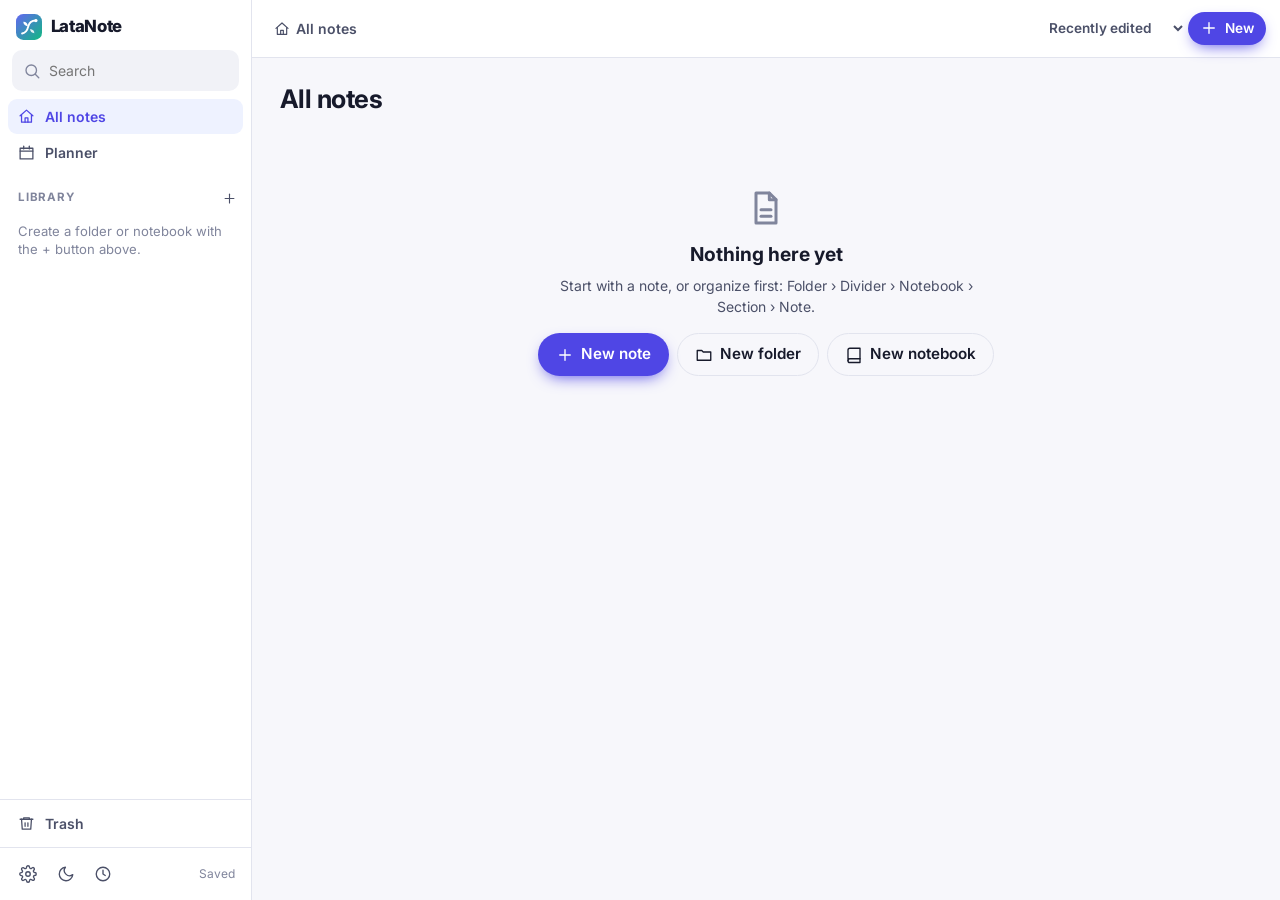
==== commit f09bdb1c: "Redesign the library: folders, dividers, notebooks, sections and an All notes page - New hierarchy: " ====
--- a/app.html
+++ b/app.html
@@ -24,26 +24,24 @@
   <!-- SIDEBAR -->
   <aside class="sidebar" id="sidebar" aria-label="Library">
     <div class="sb-top">
-      <a class="logo" href="index.html" title="LataNote home"><img src="assets/logo.svg" alt="" width="28" height="28"> LataNote</a>
+      <a class="logo" href="index.html" title="LataNote home"><img src="assets/logo.svg" alt="" width="26" height="26"> LataNote</a>
       <button class="icon-btn sb-close" data-action="toggle-sidebar" aria-label="Close sidebar"><i data-icon="x"></i></button>
     </div>
     <label class="search">
       <i data-icon="search"></i>
-      <input id="search" type="search" placeholder="Search all notes" autocomplete="off">
+      <input id="search" type="search" placeholder="Search" autocomplete="off">
     </label>
-    <nav class="views" aria-label="Views">
-      <button class="view-btn active" data-view="notes"><i data-icon="book"></i> Notes</button>
-      <button class="view-btn" data-view="planner"><i data-icon="calendar"></i> Planner</button>
+    <nav class="nav" aria-label="Views">
+      <button class="nav-item" id="nav-all"><i data-icon="home"></i><span>All notes</span><em id="nav-all-count"></em></button>
+      <button class="nav-item" id="nav-planner" data-view="planner"><i data-icon="calendar"></i><span>Planner</span></button>
     </nav>
-
+    <div class="sb-head"><span>Library</span><button class="icon-btn sm" id="lib-add" title="New folder, divider, notebook, section or note" aria-label="New"><i data-icon="plus"></i></button></div>
     <div class="sb-scroll">
-      <div class="sb-head"><span>Notebooks</span><button class="icon-btn sm" id="add-notebook" title="New notebook" aria-label="New notebook"><i data-icon="plus"></i></button></div>
-      <ul class="nb-list" id="notebook-list"></ul>
-
-      <div class="sb-head"><span id="notes-heading">Notes</span><button class="icon-btn sm" id="add-note" title="New note" aria-label="New note"><i data-icon="plus"></i></button></div>
-      <ul class="note-list" id="note-list"></ul>
-    </div>
-
+      <ul class="tree" id="tree"></ul>
+    </div>
+    <nav class="nav nav-bottom">
+      <button class="nav-item" id="nav-trash"><i data-icon="trash"></i><span>Trash</span><em id="nav-trash-count"></em></button>
+    </nav>
     <div class="sb-foot">
       <button class="icon-btn" id="settings-btn" title="Settings, sync &amp; backup" aria-label="Settings"><i data-icon="settings"></i></button>
       <button class="icon-btn" id="theme-toggle" title="Toggle dark mode" aria-label="Toggle dark mode"><i data-icon="moon"></i></button>
@@ -66,12 +64,30 @@
 
   <!-- MAIN -->
   <main class="main">
-    <!-- NOTES VIEW -->
-    <section class="view" id="view-notes">
+    <!-- LIBRARY VIEW -->
+    <section class="view" id="view-library">
+      <header class="topbar lib-top">
+        <button class="icon-btn menu-btn" data-action="toggle-sidebar" aria-label="Open sidebar"><i data-icon="menu"></i></button>
+        <nav class="crumbs" id="crumbs" aria-label="Location"></nav>
+        <div class="top-actions">
+          <select id="lib-sort" aria-label="Sort notes" title="Sort notes">
+            <option value="recent">Recently edited</option>
+            <option value="created">Recently created</option>
+            <option value="name">Name</option>
+          </select>
+          <button class="btn btn-primary btn-sm" id="lib-new"><i data-icon="plus"></i> New</button>
+        </div>
+      </header>
+      <div class="lib" id="lib"></div>
+    </section>
+
+    <!-- NOTE VIEW -->
+    <section class="view" id="view-notes" hidden>
       <header class="topbar">
         <button class="icon-btn menu-btn" data-action="toggle-sidebar" aria-label="Open sidebar"><i data-icon="menu"></i></button>
+        <button class="icon-btn back-btn" id="back-btn" title="Back to library" aria-label="Back to library"><i data-icon="back"></i></button>
         <div class="title-wrap">
-          <span class="nb-chip" id="nb-chip"></span>
+          <button class="nb-chip" id="nb-chip" title="Open this location in the library"></button>
           <input class="note-title" id="note-title" placeholder="Untitled note" aria-label="Note title">
         </div>
         <div class="seg" role="tablist" aria-label="Input mode">
@@ -79,25 +95,22 @@
           <button class="seg-btn" data-mode="draw" title="Draw (D)"><i data-icon="pen"></i><span>Draw</span></button>
         </div>
         <div class="top-actions">
+          <span class="live-chip" id="live-chip" hidden title="Live collaboration"><span class="live-dot"></span><span id="live-count">Live</span></span>
           <button class="icon-btn rec-btn" id="rec-btn" title="Record audio" aria-label="Record audio"><i data-icon="mic"></i></button>
           <button class="icon-btn" id="study-btn" title="Study assistant" aria-label="Study assistant"><i data-icon="sparkles"></i></button>
-          <span class="live-chip" id="live-chip" hidden title="Live collaboration"><span class="live-dot"></span><span id="live-count">Live</span></span>
-          <button class="icon-btn" id="present-btn" title="Present" aria-label="Present"><i data-icon="present"></i></button>
           <button class="icon-btn" id="fs-btn" title="Full screen (F)" aria-label="Full screen"><i data-icon="maximize"></i></button>
           <div class="menu-wrap">
             <button class="icon-btn" id="more-btn" aria-haspopup="menu" aria-label="More"><i data-icon="more"></i></button>
             <div class="menu" id="more-menu" role="menu" hidden>
-              <button role="menuitem" data-cmd="pin"><i data-icon="pin"></i> <span id="pin-label">Pin note</span></button>
+              <button role="menuitem" data-cmd="present"><i data-icon="present"></i> Present</button>
               <button role="menuitem" data-cmd="collab"><i data-icon="users"></i> Collaborate live…</button>
               <button role="menuitem" data-cmd="ocr"><i data-icon="scan"></i> Convert handwriting to text</button>
               <button role="menuitem" data-cmd="speak"><i data-icon="volume"></i> <span id="speak-label">Read aloud</span></button>
               <hr>
-              <button role="menuitem" data-cmd="export-html"><i data-icon="download"></i> Export as HTML</button>
-              <button role="menuitem" data-cmd="export-md"><i data-icon="download"></i> Export as Markdown</button>
-              <button role="menuitem" data-cmd="print"><i data-icon="printer"></i> Print / Save as PDF</button>
-              <button role="menuitem" data-cmd="share"><i data-icon="share"></i> Share note file</button>
+              <button role="menuitem" data-cmd="pin"><i data-icon="pin"></i> <span id="pin-label">Pin note</span></button>
               <button role="menuitem" data-cmd="duplicate"><i data-icon="copy"></i> Duplicate note</button>
-              <button role="menuitem" data-cmd="move"><i data-icon="folder"></i> Move to notebook…</button>
+              <button role="menuitem" data-cmd="move"><i data-icon="move"></i> Move to…</button>
+              <button role="menuitem" data-cmd="export"><i data-icon="download"></i> Export &amp; share…</button>
               <hr>
               <button role="menuitem" data-cmd="clear-ink"><i data-icon="eraser"></i> Clear all ink</button>
               <button role="menuitem" data-cmd="delete" class="danger"><i data-icon="trash"></i> Move to trash</button>
@@ -110,33 +123,23 @@
       <div class="toolbar" id="toolbar">
         <div class="tb-group tb-type">
           <select id="block-select" title="Text style" aria-label="Text style">
-            <option value="p">Paragraph</option>
-            <option value="h1">Heading 1</option>
-            <option value="h2">Heading 2</option>
-            <option value="h3">Heading 3</option>
+            <option value="p">Text</option>
+            <option value="h1">Title</option>
+            <option value="h2">Heading</option>
+            <option value="h3">Subheading</option>
             <option value="blockquote">Quote</option>
             <option value="pre">Code</option>
           </select>
-          <span class="sep"></span>
           <button class="tb-btn txt" data-exec="bold" title="Bold (Ctrl+B)"><b>B</b></button>
           <button class="tb-btn txt" data-exec="italic" title="Italic (Ctrl+I)"><i>I</i></button>
           <button class="tb-btn txt" data-exec="underline" title="Underline (Ctrl+U)"><u>U</u></button>
-          <button class="tb-btn txt" data-exec="strikeThrough" title="Strikethrough"><s>S</s></button>
           <label class="tb-btn color-pick" title="Text color"><span class="a-glyph">A</span><span class="bar" id="fore-bar"></span><input type="color" id="fore-color" value="#e11d48"></label>
           <button class="tb-btn" data-exec="hiliteColor" data-arg="#fde68a" title="Highlight"><i data-icon="highlighter"></i></button>
           <span class="sep"></span>
           <button class="tb-btn" data-exec="insertUnorderedList" title="Bulleted list"><i data-icon="list"></i></button>
-          <button class="tb-btn" data-exec="insertOrderedList" title="Numbered list"><i data-icon="olist"></i></button>
           <button class="tb-btn" data-cmd="checklist" title="Checklist"><i data-icon="checksquare"></i></button>
-          <span class="sep"></span>
-          <button class="tb-btn" data-exec="justifyLeft" title="Align left"><i data-icon="alignleft"></i></button>
-          <button class="tb-btn" data-exec="justifyCenter" title="Align center"><i data-icon="aligncenter"></i></button>
-          <span class="sep"></span>
-          <button class="tb-btn" data-cmd="table" title="Insert table"><i data-icon="table"></i></button>
-          <button class="tb-btn" data-cmd="link" title="Insert link"><i data-icon="link"></i></button>
-          <button class="tb-btn" data-cmd="image" title="Insert image"><i data-icon="image"></i></button>
-          <button class="tb-btn" data-exec="removeFormat" title="Clear formatting"><i data-icon="clear"></i></button>
-          <span class="sep"></span>
+          <button class="tb-btn drop" data-drop="insert" title="Insert"><i data-icon="plus"></i><span>Insert</span></button>
+          <button class="tb-btn drop" data-drop="format" title="More formatting"><i data-icon="sliders"></i></button>
           <button class="tb-btn" data-cmd="dictate" id="dictate-btn" title="Dictate: speak to type"><i data-icon="mic"></i></button>
         </div>
 
@@ -145,46 +148,30 @@
           <button class="tb-btn tool" data-tool="highlighter" title="Highlighter (H)"><i data-icon="highlighter"></i></button>
           <button class="tb-btn tool" data-tool="eraser" title="Eraser (E)"><i data-icon="eraser"></i></button>
           <button class="tb-btn tool" data-tool="lasso" title="Lasso: select, move, recolor (L)"><i data-icon="lasso"></i></button>
+          <button class="tb-btn tool drop" data-drop="shapes" id="shapes-btn" title="Shapes"><i data-icon="shapes"></i></button>
           <span class="tb-sel">
             <button class="tb-btn" data-sel="duplicate" title="Duplicate selection"><i data-icon="copy"></i></button>
             <button class="tb-btn" data-sel="ocr" title="Convert selection to text"><i data-icon="scan"></i></button>
             <button class="tb-btn danger" data-sel="delete" title="Delete selection (Del)"><i data-icon="trash"></i></button>
           </span>
           <span class="sep"></span>
-          <button class="tb-btn tool" data-tool="line" title="Line"><i data-icon="line"></i></button>
-          <button class="tb-btn tool" data-tool="arrow" title="Arrow"><i data-icon="arrow"></i></button>
-          <button class="tb-btn tool" data-tool="rect" title="Rectangle"><i data-icon="rect"></i></button>
-          <button class="tb-btn tool" data-tool="ellipse" title="Ellipse"><i data-icon="ellipse"></i></button>
-          <span class="sep"></span>
           <div class="swatches" id="swatches"></div>
           <label class="swatch custom" title="Custom color"><input type="color" id="ink-color" value="#1f2937"></label>
           <span class="sep"></span>
           <div class="sizes" id="sizes">
             <button class="size" data-size="1.5" title="Fine"><span style="--s:3px"></span></button>
-            <button class="size active" data-size="3" title="Medium"><span style="--s:5px"></span></button>
-            <button class="size" data-size="6" title="Bold"><span style="--s:8px"></span></button>
-            <button class="size" data-size="10" title="Heavy"><span style="--s:12px"></span></button>
+            <button class="size active" data-size="3" title="Medium"><span style="--s:6px"></span></button>
+            <button class="size" data-size="7" title="Bold"><span style="--s:10px"></span></button>
           </div>
           <span class="sep"></span>
           <button class="tb-btn" id="undo-btn" title="Undo (Ctrl+Z)"><i data-icon="undo"></i></button>
           <button class="tb-btn" id="redo-btn" title="Redo (Ctrl+Shift+Z)"><i data-icon="redo"></i></button>
-          <label class="toggle" title="Ignore finger touches so only a stylus draws (palm rejection)"><input type="checkbox" id="pen-only"> <span>Stylus only</span></label>
         </div>
 
         <div class="tb-group tb-right">
-          <select id="paper-select" title="Paper" aria-label="Paper style">
-            <option value="lined">Lined</option>
-            <option value="grid">Grid</option>
-            <option value="dot">Dotted</option>
-            <option value="cornell">Cornell</option>
-            <option value="blank">Blank</option>
-          </select>
-          <button class="tb-btn" data-cmd="add-page" title="Add page"><i data-icon="pageplus"></i></button>
-          <button class="tb-btn" data-cmd="import-pdf" title="Import PDF or image to annotate"><i data-icon="filepdf"></i></button>
-          <span class="sep"></span>
-          <button class="tb-btn" data-zoom="-1" title="Zoom out">−</button>
-          <button class="tb-btn zoom-label" data-zoom="0" id="zoom-label" title="Fit to width">100%</button>
-          <button class="tb-btn" data-zoom="1" title="Zoom in">+</button>
+          <button class="tb-btn paper-btn" data-cmd="paper" title="Page background, line spacing and paper color"><i data-icon="layout"></i><span id="paper-label">Lined</span></button>
+          <button class="tb-btn" data-cmd="add-page" title="Add a page"><i data-icon="pageplus"></i></button>
+          <button class="tb-btn zoom-label drop" data-drop="zoom" id="zoom-label" title="Zoom">100%</button>
         </div>
       </div>
 
@@ -195,7 +182,7 @@
           <img src="assets/logo.svg" alt="" width="56" height="56">
           <h2 id="empty-title">Your notebook is empty</h2>
           <p id="empty-msg">Create your first note to start writing, drawing, recording and studying.</p>
-          <button class="btn btn-primary" data-cmd="new-note"><i data-icon="plus"></i> New note</button>
+          <div class="lib-empty-actions"><button class="btn btn-ghost" data-cmd="library"><i data-icon="home"></i> Library</button><button class="btn btn-primary" data-cmd="new-note"><i data-icon="plus"></i> New note</button></div>
         </div>
       </div>
 
@@ -311,8 +298,10 @@
 <input type="file" id="file-import" accept=".latanote,.json,application/json" hidden>
 
 <script src="js/core.js"></script>
+<script src="js/paper.js"></script>
 <script src="js/ink.js"></script>
 <script src="js/editor.js"></script>
+<script src="js/library.js"></script>
 <script src="js/audio.js"></script>
 <script src="js/planner.js"></script>
 <script src="js/study.js"></script>
--- a/css/app.css
+++ b/css/app.css
@@ -75,7 +75,7 @@
 .top-actions { display: flex; align-items: center; gap: 2px; flex: none; }
 .rec-btn.recording { background: var(--rose); color: #fff; animation: recpulse 1.6s infinite; }
 @keyframes recpulse { 70% { box-shadow: 0 0 0 8px rgba(225, 29, 72, 0); } 0% { box-shadow: 0 0 0 0 rgba(225, 29, 72, .5); } }
-body.no-note .seg, body.no-note .top-actions, body.no-note .toolbar, body.no-note .title-wrap { visibility: hidden; }
+body.no-note #view-notes .seg, body.no-note #view-notes .top-actions, body.no-note #view-notes .toolbar, body.no-note #view-notes .title-wrap { visibility: hidden; }
 
 .menu-wrap { position: relative; }
 .menu { position: absolute; right: 0; top: 42px; background: var(--surface); border: 1px solid var(--border); border-radius: 12px; box-shadow: var(--shadow-lg); padding: 6px; min-width: 220px; z-index: 40; }
@@ -96,7 +96,7 @@
 .tb-btn:disabled { opacity: .35; cursor: default; }
 .tb-btn.txt { font-family: var(--font-serif); font-size: 16px; }
 .zoom-label { font-size: .8rem; font-weight: 600; min-width: 52px; font-variant-numeric: tabular-nums; }
-#block-select, #paper-select { padding: 6px 8px; font-size: .85rem; }
+#block-select { padding: 6px 8px; font-size: .85rem; }
 .color-pick { cursor: pointer; display: inline-flex; flex-direction: column; justify-content: center; gap: 1px; }
 .color-pick .a-glyph { font-weight: 700; font-family: var(--font-serif); line-height: 1; }
 .color-pick .bar { width: 16px; height: 4px; border-radius: 2px; }
@@ -128,19 +128,13 @@
 body.mode-draw .page-ink { pointer-events: auto; touch-action: none; cursor: crosshair; }
 body.mode-draw[data-tool="eraser"] .page-ink { cursor: cell; }
 
-.paper-lined { background-image: linear-gradient(90deg, transparent 79px, #f4b4b4 79px, #f4b4b4 81px, transparent 81px), linear-gradient(transparent 31px, #cfe0f5 31px, #cfe0f5 32px); background-size: 100% 100%, 100% 32px; }
-.paper-grid { background-image: linear-gradient(#e3e8f0 1px, transparent 1px), linear-gradient(90deg, #e3e8f0 1px, transparent 1px); background-size: 24px 24px; }
-.paper-dot { background-image: radial-gradient(circle, #c3cad6 1.3px, transparent 1.6px); background-size: 24px 24px; background-position: 12px 12px; }
-.paper-cornell { background-image: linear-gradient(90deg, transparent 219px, #f4b4b4 219px, #f4b4b4 221px, transparent 221px), linear-gradient(transparent 31px, #cfe0f5 31px, #cfe0f5 32px); background-size: 100% 100%, 100% 32px; }
-
-.page-text { position: relative; min-height: 1056px; padding: 38px 56px 64px 96px; outline: none; font-size: 18px; line-height: 32px; word-wrap: break-word; caret-color: var(--brand); }
-.paper-cornell .page-text { padding-left: 236px; }
-.paper-blank .page-text, .paper-grid .page-text, .paper-dot .page-text { padding: 40px 56px 64px; }
+
+.page-text { position: relative; min-height: 1056px; padding: var(--pad-t, 38px) 56px 64px var(--pad-l, 96px); outline: none; font-size: var(--fs, 18px); line-height: var(--ls, 32px); word-wrap: break-word; caret-color: var(--brand); }
 .page.has-bg .page-text { padding: 40px 56px; }
 .page-text[data-placeholder]:empty::before { content: attr(data-placeholder); color: #9aa3b5; pointer-events: none; }
-.page-text h1 { font-size: 30px; line-height: 64px; margin: 0; letter-spacing: -.02em; }
-.page-text h2 { font-size: 23px; line-height: 32px; margin: 0; letter-spacing: -.01em; color: #312e81; }
-.page-text h3 { font-size: 19px; line-height: 32px; margin: 0; }
+.page-text h1 { font-size: calc(var(--fs, 18px) * 1.67); line-height: calc(var(--ls, 32px) * 2); margin: 0; letter-spacing: -.02em; }
+.page-text h2 { font-size: calc(var(--fs, 18px) * 1.28); line-height: var(--ls, 32px); margin: 0; letter-spacing: -.01em; color: #312e81; }
+.page-text h3 { font-size: calc(var(--fs, 18px) * 1.06); line-height: var(--ls, 32px); margin: 0; }
 .page-text p, .page-text ul, .page-text ol, .page-text div { margin: 0; }
 .page-text ul, .page-text ol { padding-left: 28px; }
 .page-text a { color: #2563eb; }
@@ -462,3 +456,227 @@
 .msg.typing span:nth-child(2) { animation-delay: .15s; } .msg.typing span:nth-child(3) { animation-delay: .3s; }
 @keyframes wv { 50% { opacity: .3; transform: translateY(-3px); } }
 .tutor-chips { margin: 6px 0 10px; }
+
+/* ===================== v3: paper picker ===================== */
+.paper-btn { display: inline-flex; align-items: center; gap: 6px; font-size: .82rem; font-weight: 600; padding: 0 10px; border: 1px solid var(--border); }
+.paper-btn span { max-width: 150px; overflow: hidden; text-overflow: ellipsis; white-space: nowrap; }
+.pp-h { margin: 6px 0 0; font-size: .72rem; text-transform: uppercase; letter-spacing: .07em; color: var(--text-3); }
+.pp-scope { align-self: start; }
+.pp-grid { display: grid; grid-template-columns: repeat(auto-fill, minmax(92px, 1fr)); gap: 10px; }
+.pp-tile { border: 0; background: none; padding: 0; cursor: pointer; display: grid; gap: 5px; justify-items: center; color: var(--text-2); font-size: .75rem; font-weight: 600; text-align: center; }
+.pp-thumb { width: 82px; height: 106px; border-radius: 6px; overflow: hidden; position: relative; box-shadow: 0 0 0 1px var(--border), var(--shadow-sm); display: grid; place-items: center; background: var(--surface-2); color: var(--text-3); }
+.pp-sheet { position: absolute; inset: 0; }
+.pp-tile:hover .pp-thumb { box-shadow: 0 0 0 2px color-mix(in srgb, var(--brand) 50%, transparent); }
+.pp-tile.on .pp-thumb { box-shadow: 0 0 0 3px var(--brand); }
+.pp-tile.on .pp-name { color: var(--brand); }
+.pp-name { line-height: 1.2; }
+.pp-upload .pp-thumb { border: 2px dashed var(--border); box-shadow: none; background: var(--surface); }
+.pp-upload .ico { width: 24px; height: 24px; }
+.pp-custom { position: relative; }
+.pp-custom .pp-tile { width: 100%; }
+.pp-del { position: absolute; top: -6px; right: 0; width: 22px; height: 22px; border-radius: 50%; border: 1px solid var(--border); background: var(--surface); display: grid; place-items: center; cursor: pointer; color: var(--text-3); opacity: 0; transition: opacity .15s; }
+.pp-del .ico { width: 12px; height: 12px; }
+.pp-custom:hover .pp-del, .pp-del:focus { opacity: 1; }
+.pp-spacing .seg-btn { gap: 8px; }
+.sp-ico { width: 16px; height: 14px; display: inline-block; background: repeating-linear-gradient(currentColor 0 1.5px, transparent 1.5px var(--g)); opacity: .8; }
+.sp-narrow { --g: 4px; } .sp-normal { --g: 5.5px; } .sp-wide { --g: 7px; }
+.pp-colors { display: flex; flex-wrap: wrap; gap: 8px; }
+.pp-color { width: 32px; height: 32px; border-radius: 50%; border: 0; cursor: pointer; box-shadow: 0 0 0 1px #cbd5e1 inset, 0 0 0 0 var(--brand); position: relative; }
+.pp-color.on { box-shadow: 0 0 0 1px #cbd5e1 inset, 0 0 0 3px var(--brand); }
+.pp-color.custom { background: conic-gradient(#fecaca, #fde68a, #bbf7d0, #bae6fd, #ddd6fe, #fbcfe8, #fecaca); }
+.pp-color.custom input { position: absolute; inset: 0; opacity: 0; cursor: pointer; width: 100%; height: 100%; }
+.ap-grid { display: grid; grid-template-columns: 1fr 1fr; gap: 8px; }
+.ap-opt { display: flex; align-items: center; gap: 12px; padding: 12px; border: 1px solid var(--border); border-radius: 12px; background: var(--surface); cursor: pointer; text-align: left; color: var(--text); }
+.ap-opt:hover { border-color: var(--brand); }
+.ap-opt > .ico { color: var(--brand); width: 22px; height: 22px; }
+.ap-opt span { display: grid; }
+.ap-opt small { color: var(--text-3); font-size: .78rem; }
+.ap-list { display: grid; gap: 4px; }
+.ap-row { display: flex; align-items: center; gap: 4px; }
+.ap-item { flex: 1; display: flex; align-items: center; gap: 8px; padding: 9px 10px; border-radius: 10px; border: 0; background: var(--surface-2); cursor: pointer; text-align: left; font-weight: 600; color: var(--text); }
+.ap-item:hover { background: var(--brand-50); color: var(--brand); }
+.ap-item .ico { width: 16px; height: 16px; color: var(--brand); }
+.copy-row select { flex: 1; min-width: 0; }
+.tpl.mine { border-style: dashed; }
+@media (max-width: 560px) { .ap-grid { grid-template-columns: 1fr; } .paper-btn span { display: none; } }
+
+/* ===================== v4: library & declutter ===================== */
+@media (min-width: 901px) { .shell { grid-template-columns: 252px minmax(0, 1fr); } }
+@media (min-width: 1181px) { body.study-open .shell { grid-template-columns: 252px minmax(0, 1fr) 360px; } }
+.sb-top { padding: 14px 12px 8px 16px; }
+.sb-top .logo { font-size: 1.05rem; }
+.search { margin: 2px 12px 8px; }
+.nav { display: grid; gap: 1px; padding: 0 8px; }
+.nav-bottom { padding: 6px 8px; border-top: 1px solid var(--border); }
+.nav-item { display: flex; align-items: center; gap: 10px; width: 100%; padding: 7px 10px; border: 0; background: transparent; border-radius: 9px; cursor: pointer; color: var(--text-2); font-weight: 600; text-align: left; }
+.nav-item .ico { width: 17px; height: 17px; }
+.nav-item span { flex: 1; }
+.nav-item em { font-style: normal; font-size: .75rem; color: var(--text-3); font-weight: 500; }
+.nav-item:hover { background: var(--surface-2); color: var(--text); }
+.nav-item.active { background: var(--brand-50); color: var(--brand); }
+.sb-head { padding: 14px 8px 4px 18px; }
+.sb-scroll { padding: 0 6px 10px; }
+
+/* tree */
+.tree { list-style: none; margin: 0; padding: 0; }
+.tr { display: flex; align-items: center; gap: 2px; padding-left: calc(var(--d) * 14px); border-radius: 8px; position: relative; min-height: 32px; }
+.tr:hover { background: var(--surface-2); }
+.tr.active { background: var(--brand-50); }
+.tr.active .tr-name { color: var(--brand); font-weight: 650; }
+.tr-tw { width: 20px; height: 24px; border: 0; background: none; display: grid; place-items: center; color: var(--text-3); cursor: pointer; flex: none; padding: 0; }
+.tr-tw .ico { width: 14px; height: 14px; }
+.tr-tw.leaf { cursor: default; }
+.tr-main { flex: 1; min-width: 0; display: flex; align-items: center; gap: 8px; border: 0; background: none; padding: 6px 2px; cursor: pointer; color: var(--text); text-align: left; }
+.tr-ico { color: var(--c); display: grid; flex: none; }
+.tr-ico .ico { width: 16px; height: 16px; }
+.tr-name { overflow: hidden; text-overflow: ellipsis; white-space: nowrap; font-size: .9rem; }
+.tr-count { font-size: .72rem; color: var(--text-3); padding: 0 4px; }
+.tr-act { width: 24px; height: 24px; border-radius: 6px; border: 0; background: none; color: var(--text-3); display: none; place-items: center; cursor: pointer; flex: none; margin-right: 2px; }
+.tr-act .ico { width: 15px; height: 15px; }
+.tr:hover .tr-act, .tr-act.pop-open { display: grid; }
+.tr:hover .tr-count { display: none; }
+.tr-act:hover { background: var(--surface-3); color: var(--text); }
+.tr-divider { margin-top: 8px; }
+.tr-divider .tr-name { font-size: .68rem; font-weight: 800; letter-spacing: .09em; text-transform: uppercase; color: var(--text-3); }
+.tr-divider .tr-main::after { content: ""; flex: 1; height: 1px; background: var(--border); margin-left: 4px; }
+.tr-section .tr-name { font-size: .86rem; }
+.tr-empty { color: var(--text-3); font-size: .82rem; padding: 6px 12px; line-height: 1.4; }
+.drop-ok { outline: 2px dashed var(--brand) !important; outline-offset: -2px; background: var(--brand-50) !important; }
+
+/* popover */
+.popover { position: fixed; z-index: 150; min-width: 200px; max-width: min(340px, calc(100vw - 16px)); }
+.popover button.on { color: var(--brand); background: var(--brand-50); }
+.popover button:disabled { opacity: .4; cursor: default; }
+.popover.wide-menu { min-width: 280px; }
+.popover.wide-menu button { align-items: flex-start; padding: 9px 10px; }
+.popover.wide-menu button > .ico { margin-top: 2px; color: var(--brand); }
+.popover.wide-menu span { display: grid; }
+.popover.wide-menu small { color: var(--text-3); font-size: .78rem; font-weight: 400; }
+.menu-note { margin: 4px 8px 2px; font-size: .75rem; color: var(--text-3); }
+
+/* note view header */
+.back-btn { margin-right: -4px; }
+.nb-chip { border: 0; background: none; padding: 0; cursor: pointer; text-align: left; max-width: 100%; overflow: hidden; text-overflow: ellipsis; white-space: nowrap; }
+.nb-chip:hover { color: var(--brand); }
+.tb-btn.drop { display: inline-flex; align-items: center; gap: 5px; font-size: .85rem; font-weight: 600; }
+.tb-btn.drop::after { content: ""; width: 0; height: 0; border-left: 3.5px solid transparent; border-right: 3.5px solid transparent; border-top: 4px solid currentColor; opacity: .6; }
+.tb-btn.pop-open { background: var(--surface-2); color: var(--text); }
+.toolbar { gap: 4px; padding: 6px 10px; }
+.tb-group { gap: 1px; }
+#block-select { border: 0; background: transparent; font-weight: 600; padding-right: 4px; }
+#block-select:hover { background: var(--surface-2); }
+.sep { margin: 0 4px; }
+.page-meta { opacity: 0; }
+.page-block:hover .page-meta, .page-meta:focus-within { opacity: 1; }
+.page-meta .pop-open { opacity: 1; }
+#view-library { background: var(--bg); }
+
+/* library page */
+.lib-top { gap: 12px; }
+.crumbs { flex: 1; min-width: 0; display: flex; align-items: center; gap: 4px; overflow: hidden; white-space: nowrap; }
+.crumb { border: 0; background: none; padding: 5px 8px; border-radius: 8px; cursor: pointer; color: var(--text-2); font-weight: 600; display: inline-flex; align-items: center; gap: 6px; overflow: hidden; text-overflow: ellipsis; }
+.crumb .ico { width: 16px; height: 16px; }
+.crumb:hover { background: var(--surface-2); color: var(--text); }
+.crumb.cur { color: var(--text); }
+.crumb-sep { color: var(--text-3); }
+#lib-sort { border: 0; background: transparent; color: var(--text-2); font-weight: 600; font-size: .85rem; }
+.lib { flex: 1; overflow-y: auto; padding: 22px 28px 80px; }
+.lib-head { display: flex; align-items: center; gap: 10px; flex-wrap: wrap; margin-bottom: 14px; }
+.lib-title { font-size: 1.6rem; letter-spacing: -.02em; margin: 0; flex: 1 1 auto; min-width: 0; }
+.lib-head .lib-title { flex: 0 1 auto; }
+.lib-count { font-size: 1rem; color: var(--text-3); font-weight: 600; margin-left: 6px; }
+.lib-type { width: 100%; display: inline-flex; align-items: center; gap: 6px; font-size: .72rem; font-weight: 800; text-transform: uppercase; letter-spacing: .08em; color: var(--c); }
+.lib-type .ico { width: 14px; height: 14px; }
+.lib-sub { font-size: .75rem; text-transform: uppercase; letter-spacing: .08em; color: var(--text-3); margin: 26px 0 12px; display: flex; align-items: center; gap: 8px; }
+.lib-sub small { font-weight: 600; }
+.sec-h { color: var(--text); text-transform: none; letter-spacing: 0; font-size: 1.02rem; }
+.sec-h::before { content: ""; width: 5px; height: 18px; border-radius: 3px; background: var(--c); }
+.link-plain { border: 0; background: none; padding: 0; font: inherit; color: inherit; cursor: pointer; }
+.link-plain:hover { color: var(--brand); }
+.lib-hint { color: var(--text-3); font-size: .88rem; margin: 0 0 14px; }
+
+.tiles { display: grid; grid-template-columns: repeat(auto-fill, minmax(150px, 1fr)); gap: 14px; margin-bottom: 8px; }
+.tile { border: 1px solid var(--border); background: var(--surface); border-radius: 14px; padding: 14px; cursor: pointer; display: grid; gap: 4px; justify-items: start; text-align: left; color: var(--text); transition: transform .15s, box-shadow .15s, border-color .15s; min-width: 0; }
+.tile:hover { transform: translateY(-2px); box-shadow: var(--shadow); border-color: color-mix(in srgb, var(--c) 45%, var(--border)); }
+.tile-ico { width: 40px; height: 40px; border-radius: 11px; display: grid; place-items: center; color: var(--c); background: color-mix(in srgb, var(--c) 14%, transparent); margin-bottom: 6px; }
+.tile-ico .ico { width: 21px; height: 21px; }
+.tile-name { font-weight: 700; overflow: hidden; text-overflow: ellipsis; white-space: nowrap; max-width: 100%; }
+.tile-sub { font-size: .76rem; color: var(--text-3); }
+.tile-notebook { padding: 10px 10px 12px; }
+.cover { width: 100%; aspect-ratio: 3 / 3.6; border-radius: 4px 10px 10px 4px; background: linear-gradient(135deg, color-mix(in srgb, var(--c) 92%, #fff), color-mix(in srgb, var(--c) 75%, #000)); position: relative; box-shadow: inset 7px 0 0 rgba(0, 0, 0, .14), 0 3px 8px rgba(16, 20, 50, .12); margin-bottom: 6px; display: grid; place-items: center; overflow: hidden; }
+.cover::after { content: ""; position: absolute; left: 12px; top: 0; bottom: 0; width: 1px; background: rgba(255, 255, 255, .25); }
+.cover-label { background: rgba(255, 255, 255, .92); color: #1f2937; font-weight: 700; font-size: .78rem; padding: 6px 10px; border-radius: 6px; max-width: 76%; overflow: hidden; text-overflow: ellipsis; white-space: nowrap; }
+.tile-section .tile-ico { border-radius: 4px 11px 11px 4px; }
+
+.divider-block { margin: 22px 0 6px; }
+.divider-head { display: flex; align-items: center; gap: 10px; margin-bottom: 12px; }
+.divider-name { font-size: .78rem; font-weight: 800; letter-spacing: .1em; text-transform: uppercase; color: var(--text-2); cursor: pointer; white-space: nowrap; }
+.divider-name:hover { color: var(--brand); }
+.divider-line { flex: 1; height: 1px; background: var(--border); }
+
+.tabs-row { display: flex; gap: 6px; flex-wrap: wrap; margin: 4px 0 16px; padding-bottom: 12px; border-bottom: 1px solid var(--border); }
+.sec-tab { border: 1px solid var(--border); background: var(--surface); padding: 7px 14px; border-radius: 10px; cursor: pointer; font-weight: 600; color: var(--text-2); display: inline-flex; align-items: center; gap: 8px; position: relative; }
+.sec-tab::before { content: ""; width: 8px; height: 8px; border-radius: 2px; background: var(--c, var(--text-3)); }
+.sec-tab[data-tab=""]::before, .sec-tab.add::before { display: none; }
+.sec-tab span { font-size: .72rem; color: var(--text-3); }
+.sec-tab:hover { border-color: var(--brand); }
+.sec-tab.on { background: var(--text); color: var(--surface); border-color: var(--text); }
+.sec-tab.on span { color: inherit; opacity: .7; }
+.sec-tab.add { border-style: dashed; color: var(--text-3); }
+.sec-tab.add .ico { width: 14px; height: 14px; }
+
+.grid { display: grid; grid-template-columns: repeat(auto-fill, minmax(176px, 1fr)); gap: 22px 18px; }
+.card { position: relative; display: grid; gap: 8px; align-content: start; min-width: 0; }
+.card-thumb { border: 0; padding: 0; background: none; cursor: pointer; position: relative; display: block; width: 100%; aspect-ratio: 816 / 1056; border-radius: 6px; overflow: hidden; box-shadow: 0 0 0 1px var(--border), 0 2px 8px rgba(16, 20, 50, .07); transition: transform .15s, box-shadow .15s; background: #fff; }
+.card-thumb:hover { transform: translateY(-3px); box-shadow: 0 0 0 1px color-mix(in srgb, var(--brand) 40%, var(--border)), var(--shadow); }
+.thumb { position: absolute; inset: 0; overflow: hidden; background-color: #fff; color: #1f2937; color-scheme: light; }
+.thumb-text { position: absolute; top: 0; left: 0; width: 816px; min-height: 0 !important; transform-origin: 0 0; pointer-events: none; text-align: left; }
+.thumb-text.on-bg { padding: 40px 56px; }
+.thumb-text img { max-width: 100%; }
+.thumb-bg { position: absolute; top: 0; left: 0; width: 100%; }
+.thumb-ink { position: absolute; top: 0; left: 0; width: 100%; height: 100%; mix-blend-mode: multiply; }
+.card-pages { position: absolute; right: 6px; bottom: 6px; background: rgba(17, 24, 39, .72); color: #fff; font-size: .68rem; font-weight: 700; padding: 2px 7px; border-radius: 999px; }
+.card-pin { position: absolute; left: 6px; top: 6px; width: 24px; height: 24px; border-radius: 50%; background: var(--brand); color: #fff; display: grid; place-items: center; }
+.card-pin .ico { width: 13px; height: 13px; }
+.card-info { min-width: 0; padding-right: 26px; }
+.card-title { font-weight: 650; overflow: hidden; text-overflow: ellipsis; white-space: nowrap; }
+.card-meta { font-size: .76rem; color: var(--text-3); display: flex; align-items: center; gap: 5px; }
+.card-meta .ico { width: 12px; height: 12px; }
+.card-path { font-size: .74rem; color: var(--text-3); display: flex; align-items: center; gap: 5px; overflow: hidden; white-space: nowrap; text-overflow: ellipsis; margin-top: 2px; }
+.card-path span { width: 7px; height: 7px; border-radius: 2px; flex: none; }
+.card-more { position: absolute; right: -4px; bottom: 6px; width: 28px; height: 28px; border-radius: 8px; border: 0; background: none; color: var(--text-3); display: grid; place-items: center; cursor: pointer; }
+.card-more:hover, .card-more.pop-open { background: var(--surface-3); color: var(--text); }
+.card-more .ico { width: 16px; height: 16px; }
+.card-actions { display: flex; gap: 6px; margin-top: 8px; }
+.card.trashed .card-thumb { opacity: .6; cursor: default; }
+.add-card { border: 2px dashed var(--border); background: transparent; border-radius: 8px; aspect-ratio: 816 / 1056; display: grid; place-content: center; justify-items: center; gap: 6px; color: var(--text-3); cursor: pointer; font-weight: 600; }
+.add-card:hover { border-color: var(--brand); color: var(--brand); background: var(--brand-50); }
+.add-card .ico { width: 26px; height: 26px; }
+body.dragging .card-thumb { pointer-events: none; }
+
+.lib-empty { text-align: center; color: var(--text-2); padding: 56px 16px; display: grid; justify-items: center; gap: 6px; }
+.lib-empty > .ico { width: 40px; height: 40px; color: var(--text-3); }
+.lib-empty h2 { margin: 6px 0 0; color: var(--text); font-size: 1.2rem; }
+.lib-empty p { margin: 0 0 10px; max-width: 420px; }
+.lib-empty-actions { display: flex; gap: 8px; flex-wrap: wrap; justify-content: center; }
+
+@media (max-width: 900px) {
+  .lib { padding: 16px 14px 80px; }
+  .grid { grid-template-columns: repeat(auto-fill, minmax(140px, 1fr)); gap: 18px 12px; }
+  .tiles { grid-template-columns: repeat(auto-fill, minmax(130px, 1fr)); }
+  #lib-sort { display: none; }
+  .tb-btn.drop span { display: none; }
+}
+@media (max-width: 560px) {
+  .grid { grid-template-columns: repeat(2, minmax(0, 1fr)); }
+}
+.tile { padding: 10px 10px 12px; }
+.art { width: 100%; aspect-ratio: 3 / 3.6; position: relative; margin-bottom: 6px; display: block; }
+.art-tab { position: absolute; left: 0; top: 4%; width: 42%; height: 14%; border-radius: 8px 8px 0 0; background: color-mix(in srgb, var(--c) 70%, #000 0%); opacity: .85; }
+.art-body { position: absolute; left: 0; right: 0; bottom: 0; top: 12%; border-radius: 4px 10px 10px 10px; background: linear-gradient(160deg, color-mix(in srgb, var(--c) 55%, #fff), var(--c)); box-shadow: 0 3px 8px rgba(16, 20, 50, .12); display: grid; place-items: center; color: #fff; }
+.art-body > .ico { width: 34%; height: auto; opacity: .9; stroke-width: 1.6; }
+.art-peek { position: absolute; left: 10px; bottom: 10px; display: flex; gap: 4px; }
+.art-peek i { width: 14px; height: 18px; border-radius: 2px 4px 4px 2px; border: 2px solid rgba(255, 255, 255, .85); }
+.art-section .art-tab { left: auto; right: 0; width: 30%; }
+.art-section .art-body { border-radius: 10px 4px 10px 10px; }
+@media (max-width: 560px) { #view-notes .menu-btn { display: none; } #view-notes .topbar { padding-left: 4px; } }
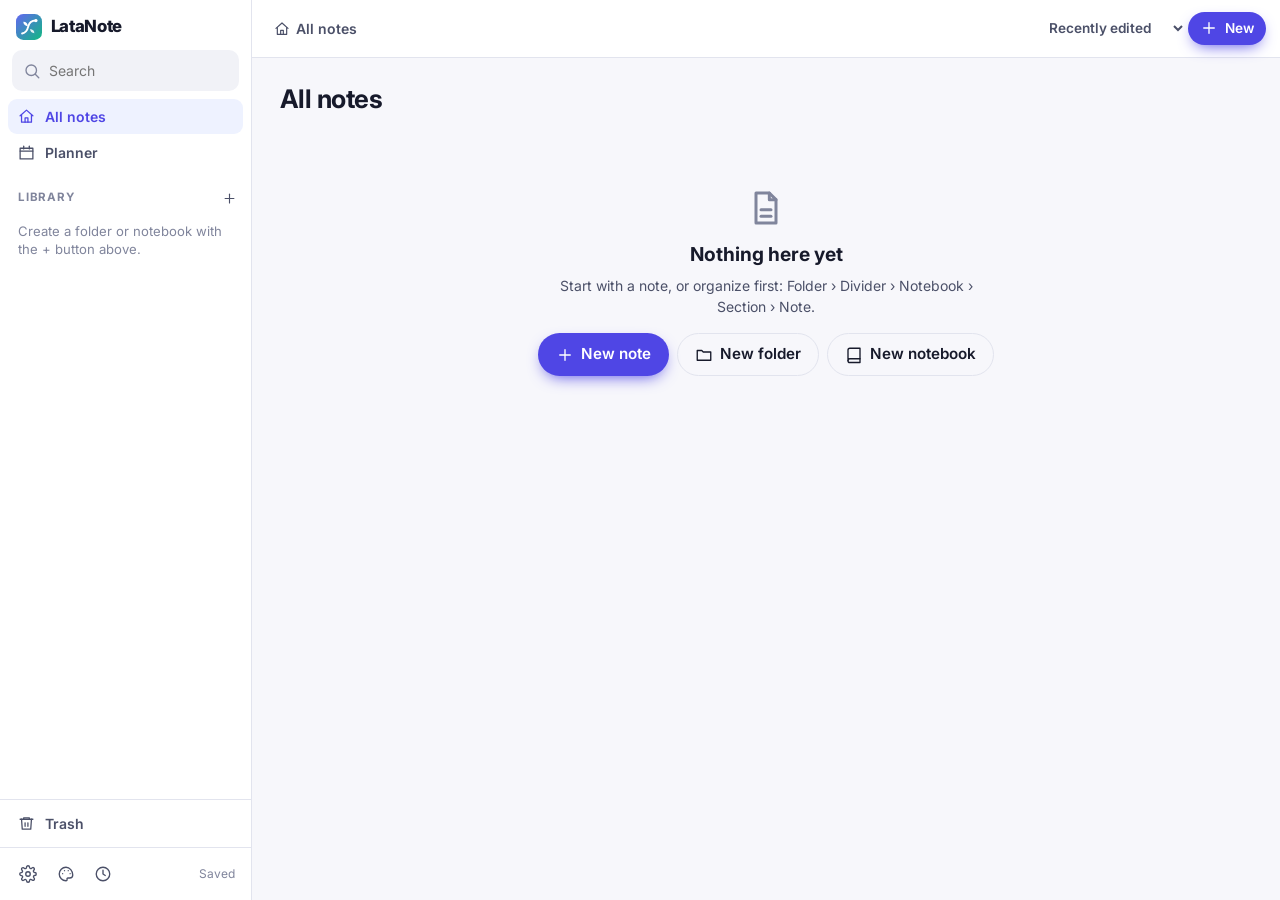
==== commit e7d522c3: "Add themes, larger text mode and a cleaner note screen - 12 themes: Classic, Midnight, Sepia, Forest" ====
--- a/app.html
+++ b/app.html
@@ -16,7 +16,8 @@
   <link rel="stylesheet" href="https://fonts.googleapis.com/css2?family=Caveat:wght@500;700&family=Inter:wght@400;500;600;700;800&display=swap">
   <link rel="stylesheet" href="css/base.css">
   <link rel="stylesheet" href="css/app.css">
-  <script>document.documentElement.dataset.theme = localStorage.getItem('latanote-theme') || 'light';</script>
+  <link rel="stylesheet" href="css/themes.css">
+  <script>(function(){try{var g=function(k){return localStorage.getItem('latanote-'+k)},d=document.documentElement,sk=g('skin'),dark=['midnight','contrast','aurora','starry','snow'];d.dataset.theme=sk?(dark.indexOf(sk)>-1?'dark':'light'):(g('theme')||'light');if(sk)d.dataset.skin=sk;var z={lg:1.15,xl:1.3,xxl:1.5}[g('textsize')];if(z)d.style.setProperty('--uiz',z);}catch(e){}})();</script>
 </head>
 <body class="app mode-type">
 <div class="shell" id="shell">
@@ -44,7 +45,7 @@
     </nav>
     <div class="sb-foot">
       <button class="icon-btn" id="settings-btn" title="Settings, sync &amp; backup" aria-label="Settings"><i data-icon="settings"></i></button>
-      <button class="icon-btn" id="theme-toggle" title="Toggle dark mode" aria-label="Toggle dark mode"><i data-icon="moon"></i></button>
+      <button class="icon-btn" id="theme-toggle" title="Themes &amp; text size" aria-label="Themes and text size"><i data-icon="palette"></i></button>
       <div class="menu-wrap up">
         <button class="icon-btn" id="timer-btn" title="Focus timer" aria-label="Focus timer"><i data-icon="clock"></i><span id="timer-label"></span></button>
         <div class="menu timer-pop" id="timer-pop" hidden>
@@ -83,21 +84,21 @@
 
     <!-- NOTE VIEW -->
     <section class="view" id="view-notes" hidden>
-      <header class="topbar">
+      <header class="topbar note-top">
         <button class="icon-btn menu-btn" data-action="toggle-sidebar" aria-label="Open sidebar"><i data-icon="menu"></i></button>
-        <button class="icon-btn back-btn" id="back-btn" title="Back to library" aria-label="Back to library"><i data-icon="back"></i></button>
+        <button class="back-btn" id="back-btn" title="Back to library (Esc)" aria-label="Back to library"><i data-icon="back"></i><span>Library</span></button>
         <div class="title-wrap">
-          <button class="nb-chip" id="nb-chip" title="Open this location in the library"></button>
           <input class="note-title" id="note-title" placeholder="Untitled note" aria-label="Note title">
-        </div>
-        <div class="seg" role="tablist" aria-label="Input mode">
-          <button class="seg-btn active" data-mode="type" title="Type (T)"><i data-icon="type"></i><span>Type</span></button>
-          <button class="seg-btn" data-mode="draw" title="Draw (D)"><i data-icon="pen"></i><span>Draw</span></button>
+          <div class="note-sub">
+            <button class="nb-chip" id="nb-chip" title="Show this location in the library"></button>
+            <span class="note-status" id="note-status" aria-live="polite">Saved</span>
+          </div>
         </div>
         <div class="top-actions">
           <span class="live-chip" id="live-chip" hidden title="Live collaboration"><span class="live-dot"></span><span id="live-count">Live</span></span>
-          <button class="icon-btn rec-btn" id="rec-btn" title="Record audio" aria-label="Record audio"><i data-icon="mic"></i></button>
-          <button class="icon-btn" id="study-btn" title="Study assistant" aria-label="Study assistant"><i data-icon="sparkles"></i></button>
+          <button class="act-btn rec-btn" id="rec-btn" title="Record audio while you write" aria-label="Record audio"><i data-icon="mic"></i><span id="rec-label">Record</span></button>
+          <button class="act-btn" id="study-btn" title="Study assistant: summaries, flashcards, quizzes, tutor" aria-label="Study assistant"><i data-icon="sparkles"></i><span>Study</span></button>
+          <span class="act-sep"></span>
           <button class="icon-btn" id="fs-btn" title="Full screen (F)" aria-label="Full screen"><i data-icon="maximize"></i></button>
           <div class="menu-wrap">
             <button class="icon-btn" id="more-btn" aria-haspopup="menu" aria-label="More"><i data-icon="more"></i></button>
@@ -121,6 +122,11 @@
 
       <!-- Context toolbar -->
       <div class="toolbar" id="toolbar">
+        <div class="tb-pill tb-main">
+        <div class="mode-seg" role="tablist" aria-label="Input mode">
+          <button class="seg-btn active" data-mode="type" title="Type (T)" role="tab"><i data-icon="type"></i><span>Type</span></button>
+          <button class="seg-btn" data-mode="draw" title="Draw (D)" role="tab"><i data-icon="pen"></i><span>Draw</span></button>
+        </div>
         <div class="tb-group tb-type">
           <select id="block-select" title="Text style" aria-label="Text style">
             <option value="p">Text</option>
@@ -168,7 +174,8 @@
           <button class="tb-btn" id="redo-btn" title="Redo (Ctrl+Shift+Z)"><i data-icon="redo"></i></button>
         </div>
 
-        <div class="tb-group tb-right">
+        </div>
+        <div class="tb-pill tb-right">
           <button class="tb-btn paper-btn" data-cmd="paper" title="Page background, line spacing and paper color"><i data-icon="layout"></i><span id="paper-label">Lined</span></button>
           <button class="tb-btn" data-cmd="add-page" title="Add a page"><i data-icon="pageplus"></i></button>
           <button class="tb-btn zoom-label drop" data-drop="zoom" id="zoom-label" title="Zoom">100%</button>
@@ -177,6 +184,7 @@
 
       <div class="pages-area" id="pages-area">
         <div class="templates" id="templates" hidden></div>
+        <div class="page-ind" id="page-ind" hidden></div>
         <div class="pages" id="pages"></div>
         <div class="empty" id="empty" hidden>
           <img src="assets/logo.svg" alt="" width="56" height="56">
@@ -298,6 +306,7 @@
 <input type="file" id="file-import" accept=".latanote,.json,application/json" hidden>
 
 <script src="js/core.js"></script>
+<script src="js/appearance.js"></script>
 <script src="js/paper.js"></script>
 <script src="js/ink.js"></script>
 <script src="js/editor.js"></script>
--- a/css/app.css
+++ b/css/app.css
@@ -680,3 +680,75 @@
 .art-section .art-tab { left: auto; right: 0; width: 30%; }
 .art-section .art-body { border-radius: 10px 4px 10px 10px; }
 @media (max-width: 560px) { #view-notes .menu-btn { display: none; } #view-notes .topbar { padding-left: 4px; } }
+
+/* ===================== v5: note screen ===================== */
+#view-notes { background: var(--surface-2); }
+.note-top { gap: 10px; padding: 8px 14px 8px 10px; min-height: 62px; }
+.back-btn { display: inline-flex; align-items: center; gap: 4px; border: 0; background: transparent; color: var(--text-2); font-weight: 600; padding: 7px 10px 7px 6px; border-radius: 10px; cursor: pointer; flex: none; margin: 0; }
+.back-btn:hover { background: var(--surface-2); color: var(--text); }
+.back-btn .ico { width: 18px; height: 18px; }
+.note-top .title-wrap { gap: 1px; }
+.note-top .note-title { font-size: 1.2rem; font-weight: 750; padding: 2px 6px !important; margin-left: -6px; border-radius: 8px; letter-spacing: -.01em; }
+.note-top .note-title:hover { background: var(--surface-2) !important; }
+.note-top .note-title:focus { background: var(--surface-2) !important; box-shadow: 0 0 0 2px var(--ring) !important; }
+.note-sub { display: flex; align-items: center; gap: 10px; min-width: 0; font-size: .76rem; }
+.note-sub .nb-chip { font-size: .76rem; font-weight: 600; color: var(--text-3); display: inline-flex; align-items: center; gap: 6px; flex: 0 1 auto; min-width: 0; }
+.note-sub .nb-chip::before { content: ""; width: 8px; height: 8px; border-radius: 2px; background: var(--c, #94a3b8); flex: none; }
+.note-status { color: var(--text-3); white-space: nowrap; display: inline-flex; align-items: center; gap: 5px; }
+.note-status::before { content: ""; width: 6px; height: 6px; border-radius: 50%; background: var(--leaf); }
+.note-status.dirty::before { background: var(--amber); }
+.act-btn { display: inline-flex; align-items: center; gap: 7px; height: 36px; padding: 0 12px; border-radius: 10px; border: 1px solid var(--border); background: var(--surface); color: var(--text-2); font-weight: 600; cursor: pointer; white-space: nowrap; transition: background .12s, border-color .12s, color .12s; }
+.act-btn:hover { color: var(--text); border-color: color-mix(in srgb, var(--brand) 40%, var(--border)); }
+.act-btn .ico { width: 17px; height: 17px; }
+.act-btn.active { background: var(--brand-50); color: var(--brand); border-color: transparent; }
+.act-btn.rec-btn.recording { background: var(--rose); border-color: var(--rose); color: #fff; animation: recpulse 1.6s infinite; font-variant-numeric: tabular-nums; }
+.act-sep { width: 1px; height: 22px; background: var(--border); margin: 0 4px; }
+.note-top .top-actions { gap: 6px; }
+
+/* floating toolbar pills */
+.toolbar { display: grid; grid-template-columns: minmax(0, 1fr) auto minmax(0, 1fr); align-items: center; gap: 10px; background: transparent; border-bottom: 0; padding: 10px 14px 4px; min-height: 0; overflow: visible; }
+.tb-pill { display: flex; align-items: center; gap: 2px; background: var(--surface); border: 1px solid var(--border); border-radius: 14px; padding: 4px; box-shadow: 0 1px 2px rgba(16, 20, 50, .05), 0 4px 14px rgba(16, 20, 50, .06); min-width: 0; }
+.tb-main { grid-column: 2; overflow-x: auto; scrollbar-width: none; }
+.tb-main::-webkit-scrollbar { display: none; }
+.tb-right { grid-column: 3; justify-self: end; }
+.mode-seg { display: inline-flex; background: var(--surface-2); border-radius: 10px; padding: 2px; gap: 2px; margin-right: 6px; flex: none; }
+.mode-seg .seg-btn { padding: 6px 12px; border-radius: 8px; }
+.mode-seg .seg-btn.active { background: var(--brand); color: #fff; box-shadow: none; }
+[data-theme="dark"] .mode-seg .seg-btn.active { color: #0f1120; }
+.tb-pill .tb-group { flex: none; }
+.tb-pill .paper-btn { border: 0; }
+.tb-btn { border-radius: 9px; }
+.pages { padding-top: 10px; }
+
+/* page indicator */
+.page-ind { position: sticky; top: calc(100% - 52px); left: 0; margin: 0 auto -32px; width: max-content; z-index: 5; background: rgba(17, 24, 39, .78); color: #fff; font-size: .78rem; font-weight: 600; padding: 5px 12px; border-radius: 999px; opacity: 0; transition: opacity .25s; pointer-events: none; -webkit-backdrop-filter: blur(6px); backdrop-filter: blur(6px); }
+.page-ind.show { opacity: 1; }
+
+@media (max-width: 1100px) {
+  .toolbar { display: flex; overflow-x: auto; scrollbar-width: none; justify-content: flex-start; }
+  .toolbar::-webkit-scrollbar { display: none; }
+  .tb-main { overflow: visible; }
+  .tb-pill { flex: none; }
+  .tb-right { margin-left: auto; }
+}
+@media (max-width: 760px) {
+  .act-btn span, .back-btn span, .mode-seg .seg-btn span { display: none; }
+  .act-btn { padding: 0 9px; }
+  .act-sep { display: none; }
+  .note-top { gap: 6px; padding: 6px 8px 6px 4px; }
+  .note-top .note-title { font-size: 1.05rem; }
+  .note-status { display: none; }
+  .toolbar { padding: 8px 8px 2px; }
+}
+/* toolbar: centred when it fits, scrollable when it doesn't (e.g. with Larger text) */
+.toolbar { display: flex; overflow-x: auto; scrollbar-width: none; justify-content: flex-start; }
+.toolbar::-webkit-scrollbar { display: none; }
+.tb-main { margin: 0 auto; overflow: visible; flex: none; }
+.tb-right { margin-left: 0; flex: none; }
+.tb-pill { flex: none; }
+.toolbar { flex-wrap: wrap; justify-content: center; overflow: visible; row-gap: 8px; column-gap: 10px; }
+.tb-main { margin: 0; max-width: 100%; overflow-x: auto; }
+@media (max-width: 760px) {
+  .toolbar { flex-wrap: nowrap; justify-content: flex-start; overflow-x: auto; }
+  .tb-main { overflow: visible; }
+}
--- a/css/themes.css
+++ b/css/themes.css
@@ -0,0 +1,109 @@
+/* LataNote themes, animated backgrounds, text size & readability */
+
+/* ---------- palettes ---------- */
+html[data-skin="sepia"] { --bg: #f4ecdf; --surface: #fbf6ee; --surface-2: #efe5d4; --surface-3: #e5d7c0; --text: #3b2f22; --text-2: #6b5a45; --text-3: #9a8770; --border: #e2d4bd; --brand: #b5651d; --brand-600: #9a5418; --brand-50: #f6e7d6; --brand-100: #efd7bb; --ring: rgba(181, 101, 29, .3); }
+html[data-skin="forest"] { --bg: #eef4ee; --surface: #fbfdfb; --surface-2: #e6efe7; --surface-3: #d6e4d8; --text: #17301f; --text-2: #3f5a47; --text-3: #7a907f; --border: #d5e3d7; --brand: #2f855a; --brand-600: #276749; --brand-50: #e3f2e8; --brand-100: #c9e7d3; --ring: rgba(47, 133, 90, .3); }
+html[data-skin="candy"] { --bg: #f6f0ff; --surface: #fffdff; --surface-2: #efe6ff; --surface-3: #e2d4fb; --text: #2a1f40; --text-2: #5b4b7a; --text-3: #9586b0; --border: #e6dcf7; --brand: #a855f7; --brand-600: #9333ea; --brand-50: #f3e8ff; --brand-100: #e9d5ff; --ring: rgba(168, 85, 247, .3); }
+html[data-skin="ocean"] { --bg: #e8f4fb; --surface: #ffffff; --surface-2: #e3f0f8; --surface-3: #cfe3f0; --text: #0c2a3e; --text-2: #36566b; --text-3: #7493a6; --border: #cfe2ee; --brand: #0284c7; --brand-600: #0369a1; --brand-50: #e0f2fe; --brand-100: #bae6fd; --ring: rgba(2, 132, 199, .3); }
+html[data-skin="sunset"] { --bg: #fff3ea; --surface: #fffaf6; --surface-2: #fdeadf; --surface-3: #f8d9c8; --text: #3a1d16; --text-2: #6e4237; --text-3: #a5776b; --border: #f3d8ca; --brand: #e8590c; --brand-600: #c2410c; --brand-50: #ffedd5; --brand-100: #fed7aa; --ring: rgba(232, 89, 12, .3); }
+html[data-skin="sakura"] { --bg: #fff1f5; --surface: #fffafc; --surface-2: #fde6ee; --surface-3: #f9d1df; --text: #3d1a28; --text-2: #74405a; --text-3: #a87a8e; --border: #f6d6e2; --brand: #db2777; --brand-600: #be185d; --brand-50: #fce7f3; --brand-100: #fbcfe8; --ring: rgba(219, 39, 119, .3); }
+html[data-skin="aurora"] { --bg: #070b1a; --surface: #0f1528; --surface-2: #161e36; --surface-3: #222c4a; --text: #e8edff; --text-2: #aeb8d8; --text-3: #7480a6; --border: #222c4a; --brand: #5eead4; --brand-600: #99f6e4; --brand-50: #0f2a33; --brand-100: #134e4a; --ring: rgba(94, 234, 212, .4); }
+html[data-skin="starry"] { --bg: #0b1026; --surface: #12183a; --surface-2: #1a2149; --surface-3: #273061; --text: #eef0ff; --text-2: #b6bce4; --text-3: #7c84b5; --border: #273061; --brand: #fbbf24; --brand-600: #fcd34d; --brand-50: #2a2440; --brand-100: #3d3256; --ring: rgba(251, 191, 36, .4); }
+html[data-skin="snow"] { --bg: #0f1b2b; --surface: #16253a; --surface-2: #1d2f48; --surface-3: #2a3f5e; --text: #e8f1fb; --text-2: #b0c3d9; --text-3: #7890ab; --border: #2a3f5e; --brand: #7dd3fc; --brand-600: #bae6fd; --brand-50: #16324a; --brand-100: #1e4463; --ring: rgba(125, 211, 252, .4); }
+html[data-skin="contrast"] { --bg: #000; --surface: #000; --surface-2: #121212; --surface-3: #262626; --text: #fff; --text-2: #fff; --text-3: #e6e6e6; --border: #fff; --brand: #ffd60a; --brand-600: #ffe45e; --brand-50: #2a2400; --brand-100: #3d3400; --ring: rgba(255, 214, 10, .7); --shadow: none; --shadow-sm: none; --shadow-lg: 0 0 0 2px #fff; }
+html[data-skin="contrast"] :focus-visible { outline: 3px solid #ffd60a; outline-offset: 2px; }
+html[data-skin="contrast"] .icon-btn, html[data-skin="contrast"] .tb-btn, html[data-skin="contrast"] .nav-item, html[data-skin="contrast"] .crumb, html[data-skin="contrast"] .tr-main { color: #fff; }
+html[data-skin="contrast"] .card-thumb, html[data-skin="contrast"] .tile, html[data-skin="contrast"] .tb-pill { box-shadow: 0 0 0 2px #fff; }
+
+/* ---------- animated layer ---------- */
+#fx { position: fixed; inset: 0; z-index: 0; pointer-events: none; overflow: hidden; }
+#fx:empty:not([class]) { display: none; }
+body.app .shell { position: relative; z-index: 1; }
+html[data-fx] body.app, html[data-fx] .main, html[data-fx] #view-library, html[data-fx] #view-notes, html[data-fx] .lib, html[data-fx] .pages-area, html[data-fx] .toolbar { background: transparent; }
+html[data-fx] .pages-area { background-image: none; }
+html[data-fx] .sidebar, html[data-fx] .topbar, html[data-fx] .drawer, html[data-fx] .day-panel, html[data-fx] .rec-bar, html[data-fx] .tb-pill, html[data-fx] .tile, html[data-fx] .cal-day, html[data-fx] .event-form {
+  background: color-mix(in srgb, var(--surface) 72%, transparent);
+  -webkit-backdrop-filter: blur(16px) saturate(1.3); backdrop-filter: blur(16px) saturate(1.3);
+}
+html[data-fx] .sidebar { border-right-color: color-mix(in srgb, var(--border) 60%, transparent); }
+
+/* aurora */
+.fx-aurora::before, .fx-aurora::after { content: ""; position: absolute; inset: -30%; filter: blur(60px); opacity: .55; }
+.fx-aurora::before { background: radial-gradient(35% 40% at 25% 35%, #2dd4bf, transparent 70%), radial-gradient(30% 35% at 70% 25%, #818cf8, transparent 70%); animation: aur1 22s ease-in-out infinite alternate; }
+.fx-aurora::after { background: radial-gradient(30% 35% at 60% 75%, #ec4899, transparent 70%), radial-gradient(28% 30% at 20% 80%, #22d3ee, transparent 70%); animation: aur2 28s ease-in-out infinite alternate; opacity: .35; }
+@keyframes aur1 { to { transform: translate(8%, 6%) rotate(12deg) scale(1.1); } }
+@keyframes aur2 { to { transform: translate(-10%, -6%) rotate(-10deg) scale(1.15); } }
+
+/* sunset */
+.fx-sunset { background: linear-gradient(125deg, #ffd6a5, #ffadad, #e9b8ff, #a0c4ff, #ffd6a5); background-size: 400% 400%; animation: sunset 30s ease infinite; opacity: .6; }
+@keyframes sunset { 0% { background-position: 0% 50%; } 50% { background-position: 100% 50%; } 100% { background-position: 0% 50%; } }
+
+/* ocean */
+.fx-ocean { background: linear-gradient(180deg, #e0f2fe 0%, #e8f4fb 55%, #cfe8f7 100%); }
+.fx-ocean .wave { position: absolute; left: 0; right: 0; bottom: 0; height: 200px; background-repeat: repeat-x; background-size: 1200px 100%;
+  background-image: url("data:image/svg+xml,%3Csvg xmlns='http://www.w3.org/2000/svg' viewBox='0 0 1200 200' preserveAspectRatio='none'%3E%3Cpath d='M0 80 C150 130 300 30 450 80 S750 130 900 80 S1150 30 1200 80 V200 H0z' fill='%2338bdf8'/%3E%3C/svg%3E");
+  animation: wave 18s linear infinite; opacity: .22; }
+.fx-ocean .w2 { height: 160px; opacity: .2; animation-duration: 12s; animation-direction: reverse; background-size: 900px 100%; }
+.fx-ocean .w3 { height: 110px; opacity: .25; animation-duration: 8s; background-size: 700px 100%; }
+@keyframes wave { to { background-position-x: 1200px; } }
+
+/* starry night */
+.fx-starry { background: radial-gradient(120% 80% at 50% 110%, #1e1b4b 0%, transparent 60%); }
+.fx-starry::before, .fx-starry::after { content: ""; position: absolute; inset: 0;
+  background-image: radial-gradient(1.2px 1.2px at 20px 30px, #fff, transparent), radial-gradient(1px 1px at 120px 80px, #fff, transparent), radial-gradient(1.6px 1.6px at 200px 150px, #fde68a, transparent), radial-gradient(1px 1px at 60px 190px, #fff, transparent), radial-gradient(1.3px 1.3px at 260px 40px, #c7d2fe, transparent);
+  background-size: 300px 220px; animation: twinkle 4s ease-in-out infinite alternate; }
+.fx-starry::after { background-size: 420px 320px; background-position: 140px 90px; animation-duration: 6s; animation-delay: -2s; opacity: .7; }
+@keyframes twinkle { from { opacity: .35; } to { opacity: 1; } }
+.fx-starry .shoot { position: absolute; top: 12%; left: 70%; width: 140px; height: 2px; background: linear-gradient(90deg, #fff, transparent); border-radius: 2px; transform: rotate(-25deg); opacity: 0; animation: shoot 9s ease-in infinite; }
+.fx-starry .s2 { top: 30%; left: 35%; animation-delay: 4.5s; }
+@keyframes shoot { 0%, 90% { opacity: 0; transform: translate(0, 0) rotate(-25deg); } 92% { opacity: 1; } 100% { opacity: 0; transform: translate(-260px, 120px) rotate(-25deg); } }
+
+/* sakura petals & snow */
+.fx-sakura i, .fx-snow i { position: absolute; top: -20px; display: block; animation-name: fall, sway; animation-timing-function: linear, ease-in-out; animation-iteration-count: infinite, infinite; animation-direction: normal, alternate; }
+.fx-sakura i { background: linear-gradient(135deg, #fbcfe8, #f472b6); border-radius: 100% 0 100% 0; }
+.fx-snow i { background: #fff; border-radius: 50%; filter: blur(.5px); }
+@keyframes fall { to { top: 105%; } }
+@keyframes sway { from { transform: translateX(-24px) rotate(0deg); } to { transform: translateX(24px) rotate(160deg); } }
+
+/* reduced motion */
+html.reduce-motion #fx, html.reduce-motion #fx *, html.reduce-motion #fx::before, html.reduce-motion #fx::after { animation: none !important; }
+html.reduce-motion *, html.reduce-motion *::before, html.reduce-motion *::after { transition-duration: 0s !important; animation-duration: 0s !important; }
+html.reduce-motion .spinner { animation-duration: .8s !important; }
+#fx.still i, #fx.still .shoot { display: none; }
+
+/* ---------- text size (low vision) ---------- */
+body.app { zoom: var(--uiz, 1); }
+body.app .shell { height: calc(100vh / var(--uiz, 1)); height: calc(100dvh / var(--uiz, 1)); }
+html[data-text="xl"] .card-meta, html[data-text="xxl"] .card-meta, html[data-text="xl"] .tile-sub, html[data-text="xxl"] .tile-sub { font-size: .85rem; }
+
+/* easy-to-read font */
+html[data-font="readable"] { --font: "Atkinson Hyperlegible", "Verdana", "Tahoma", system-ui, sans-serif; }
+html[data-font="readable"] body { letter-spacing: .01em; }
+
+/* ---------- appearance picker ---------- */
+.th-grid { display: grid; grid-template-columns: repeat(auto-fill, minmax(118px, 1fr)); gap: 12px; }
+.th-tile { border: 0; background: none; padding: 0; cursor: pointer; display: grid; gap: 6px; justify-items: stretch; color: var(--text-2); font-weight: 600; font-size: .8rem; }
+.th-prev { position: relative; height: 74px; border-radius: 12px; background: var(--b); overflow: hidden; display: flex; gap: 6px; padding: 8px; box-shadow: 0 0 0 1px var(--border); }
+.th-tile.on .th-prev { box-shadow: 0 0 0 3px var(--brand); }
+.th-tile.on .th-name { color: var(--brand); }
+.th-side { width: 22%; border-radius: 6px; background: var(--s); opacity: .9; }
+.th-card { flex: 1; border-radius: 6px; background: var(--s); display: grid; gap: 4px; align-content: start; padding: 7px; }
+.th-card i { height: 4px; border-radius: 2px; background: currentColor; opacity: .25; color: #64748b; }
+.th-card i:nth-child(2) { width: 70%; }
+.th-card b { width: 38%; height: 9px; border-radius: 5px; background: var(--a); margin-top: 3px; }
+.th-anim { position: absolute; right: 7px; top: 5px; color: var(--a); font-size: .8rem; }
+.th-name { text-align: center; }
+.th-ocean { background: linear-gradient(180deg, #e0f2fe, #bae6fd); }
+.th-sunset { background: linear-gradient(125deg, #ffd6a5, #ffadad, #e9b8ff); }
+.th-sakura { background: radial-gradient(circle at 20% 30%, #f9a8d4 0 3px, transparent 4px), radial-gradient(circle at 70% 60%, #f9a8d4 0 3px, transparent 4px), #fff1f5; }
+.th-aurora { background: radial-gradient(50% 60% at 30% 30%, #2dd4bf88, transparent), radial-gradient(50% 60% at 80% 70%, #818cf888, transparent), #070b1a; }
+.th-starry { background: radial-gradient(1.5px 1.5px at 20% 20%, #fff, transparent), radial-gradient(1.5px 1.5px at 60% 40%, #fde68a, transparent), radial-gradient(1.5px 1.5px at 85% 15%, #fff, transparent), #0b1026; }
+.th-snow { background: radial-gradient(2px 2px at 25% 25%, #fff, transparent), radial-gradient(2px 2px at 70% 50%, #fff, transparent), radial-gradient(2px 2px at 45% 80%, #fff, transparent), #0f1b2b; }
+.size-seg { flex-wrap: wrap; }
+.size-seg .seg-btn span { font-weight: 800; }
+/* keep dialogs inside the screen when text is enlarged */
+.dlg.panel { max-height: calc((100vh - 40px) / var(--uiz, 1)); max-height: calc((100dvh - 40px) / var(--uiz, 1)); width: min(480px, calc(100vw / var(--uiz, 1) - 24px)); }
+.dlg.panel.wide { width: min(560px, calc(100vw / var(--uiz, 1) - 24px)); }
+.dlg { max-width: calc(100vw / var(--uiz, 1) - 24px); }
+.present { width: calc(100vw / var(--uiz, 1)); height: calc(100vh / var(--uiz, 1)); }
+.panel-x { position: sticky; float: right; top: 10px; margin: 10px 10px -46px 0; }
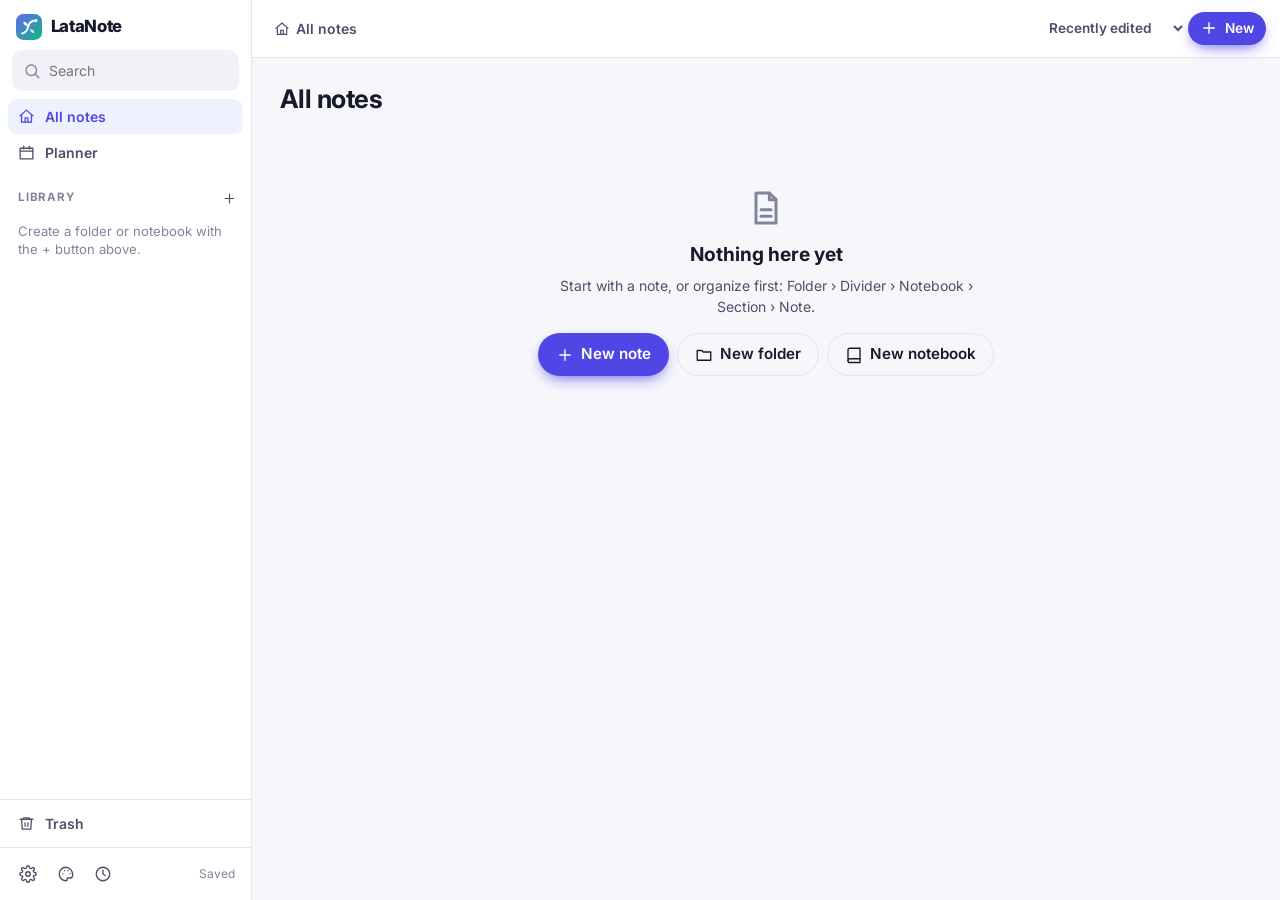
==== commit 15c04b58: "Minimizable toolbar, smoother app, and three bug fixes - Toolbar can be minimized to a small pill (b" ====
--- a/app.html
+++ b/app.html
@@ -85,24 +85,21 @@
     <!-- NOTE VIEW -->
     <section class="view" id="view-notes" hidden>
       <header class="topbar note-top">
-        <button class="icon-btn menu-btn" data-action="toggle-sidebar" aria-label="Open sidebar"><i data-icon="menu"></i></button>
-        <button class="back-btn" id="back-btn" title="Back to library (Esc)" aria-label="Back to library"><i data-icon="back"></i><span>Library</span></button>
-        <div class="title-wrap">
-          <input class="note-title" id="note-title" placeholder="Untitled note" aria-label="Note title">
-          <div class="note-sub">
-            <button class="nb-chip" id="nb-chip" title="Show this location in the library"></button>
-            <span class="note-status" id="note-status" aria-live="polite">Saved</span>
-          </div>
-        </div>
-        <div class="top-actions">
+        <div class="nt-left">
+          <button class="icon-btn menu-btn" data-action="toggle-sidebar" aria-label="Open sidebar"><i data-icon="menu"></i></button>
+          <button class="back-btn" id="back-btn" aria-label="Back to library"><i data-icon="back"></i><span id="back-label">All notes</span></button>
+        </div>
+        <div class="nt-center">
+          <input class="note-title" id="note-title" placeholder="Untitled note" aria-label="Note title" autocomplete="off">
+        </div>
+        <div class="nt-right">
           <span class="live-chip" id="live-chip" hidden title="Live collaboration"><span class="live-dot"></span><span id="live-count">Live</span></span>
-          <button class="act-btn rec-btn" id="rec-btn" title="Record audio while you write" aria-label="Record audio"><i data-icon="mic"></i><span id="rec-label">Record</span></button>
-          <button class="act-btn" id="study-btn" title="Study assistant: summaries, flashcards, quizzes, tutor" aria-label="Study assistant"><i data-icon="sparkles"></i><span>Study</span></button>
-          <span class="act-sep"></span>
-          <button class="icon-btn" id="fs-btn" title="Full screen (F)" aria-label="Full screen"><i data-icon="maximize"></i></button>
+          <button class="round-btn rec-btn" id="rec-btn" title="Record audio while you write" aria-label="Record audio"><i data-icon="mic"></i><span id="rec-label"></span></button>
+          <button class="round-btn" id="study-btn" title="Study assistant" aria-label="Study assistant"><i data-icon="sparkles"></i></button>
           <div class="menu-wrap">
-            <button class="icon-btn" id="more-btn" aria-haspopup="menu" aria-label="More"><i data-icon="more"></i></button>
+            <button class="round-btn" id="more-btn" aria-haspopup="menu" aria-label="More options" title="More"><i data-icon="more"></i></button>
             <div class="menu" id="more-menu" role="menu" hidden>
+              <button role="menuitem" data-cmd="fullscreen"><i data-icon="maximize"></i> <span id="fs-label">Full screen</span><kbd>F</kbd></button>
               <button role="menuitem" data-cmd="present"><i data-icon="present"></i> Present</button>
               <button role="menuitem" data-cmd="collab"><i data-icon="users"></i> Collaborate live…</button>
               <button role="menuitem" data-cmd="ocr"><i data-icon="scan"></i> Convert handwriting to text</button>
@@ -150,7 +147,8 @@
         </div>
 
         <div class="tb-group tb-draw">
-          <button class="tb-btn tool active" data-tool="pen" title="Pen (P)"><i data-icon="pen"></i></button>
+          <button class="tb-btn tool styled active" data-tool="pen" title="Pen (P): click again for pen styles"><i data-icon="pen"></i></button>
+          <button class="tb-btn tool styled" data-tool="pencil" title="Pencil (N): click again for pencil styles"><i data-icon="pencil"></i></button>
           <button class="tb-btn tool" data-tool="highlighter" title="Highlighter (H)"><i data-icon="highlighter"></i></button>
           <button class="tb-btn tool" data-tool="eraser" title="Eraser (E)"><i data-icon="eraser"></i></button>
           <button class="tb-btn tool" data-tool="lasso" title="Lasso: select, move, recolor (L)"><i data-icon="lasso"></i></button>
@@ -173,12 +171,17 @@
           <button class="tb-btn" id="undo-btn" title="Undo (Ctrl+Z)"><i data-icon="undo"></i></button>
           <button class="tb-btn" id="redo-btn" title="Redo (Ctrl+Shift+Z)"><i data-icon="redo"></i></button>
         </div>
+        <button class="tb-mini" id="tb-mini" title="Show tools" aria-label="Show tools"></button>
+        <button class="tb-btn tb-collapse" id="tb-collapse" title="Minimize toolbar (\)" aria-label="Minimize toolbar"><i data-icon="chevup"></i></button>
 
         </div>
         <div class="tb-pill tb-right">
           <button class="tb-btn paper-btn" data-cmd="paper" title="Page background, line spacing and paper color"><i data-icon="layout"></i><span id="paper-label">Lined</span></button>
           <button class="tb-btn" data-cmd="add-page" title="Add a page"><i data-icon="pageplus"></i></button>
-          <button class="tb-btn zoom-label drop" data-drop="zoom" id="zoom-label" title="Zoom">100%</button>
+          <span class="sep"></span>
+          <button class="tb-btn zbtn" data-zoom="-1" title="Zoom out (Ctrl −, or pinch)" aria-label="Zoom out"><i data-icon="minus"></i></button>
+          <button class="tb-btn zoom-label" data-zoom="0" id="zoom-label" title="Fit page to width (double-click for 100%)">100%</button>
+          <button class="tb-btn zbtn" data-zoom="1" title="Zoom in (Ctrl +, or pinch)" aria-label="Zoom in"><i data-icon="plus"></i></button>
         </div>
       </div>
 
--- a/css/app.css
+++ b/css/app.css
@@ -752,3 +752,106 @@
   .toolbar { flex-wrap: nowrap; justify-content: flex-start; overflow-x: auto; }
   .tb-main { overflow: visible; }
 }
+
+/* ===================== v6: minimal top bar & zoom ===================== */
+.note-top { display: grid; grid-template-columns: minmax(0, 1fr) minmax(0, auto) minmax(0, 1fr); align-items: center; gap: 12px; min-height: 58px; padding: 8px 14px; background: var(--surface-2); border-bottom: 0; }
+.nt-left, .nt-right { display: flex; align-items: center; gap: 6px; min-width: 0; }
+.nt-right { justify-self: end; }
+.nt-center { display: flex; justify-content: center; min-width: 0; }
+.note-top .note-title { width: min(52vw, 560px); text-align: center; font-size: 1.08rem; font-weight: 700; padding: 7px 12px !important; margin: 0; border-radius: 10px; color: var(--text); text-overflow: ellipsis; }
+.note-top .note-title::placeholder { color: var(--text-3); }
+.note-top .note-title:hover { background: color-mix(in srgb, var(--surface) 70%, transparent) !important; }
+.note-top .note-title:focus { background: var(--surface) !important; box-shadow: 0 0 0 2px var(--ring) !important; text-align: left; }
+.back-btn { display: inline-flex; align-items: center; gap: 6px; max-width: 100%; height: 38px; padding: 0 14px 0 8px; border-radius: 999px; border: 1px solid var(--border); background: var(--surface); color: var(--text); font-weight: 600; font-size: .9rem; cursor: pointer; min-width: 0; }
+.back-btn:hover { border-color: color-mix(in srgb, var(--brand) 40%, var(--border)); }
+.back-btn .ico { width: 17px; height: 17px; flex: none; color: var(--text-2); }
+.back-btn span { overflow: hidden; text-overflow: ellipsis; white-space: nowrap; display: inline-flex; align-items: center; gap: 7px; }
+.back-btn span::before { content: ""; width: 8px; height: 8px; border-radius: 2px; background: var(--c, var(--text-3)); flex: none; }
+.round-btn { width: 38px; height: 38px; border-radius: 999px; border: 1px solid var(--border); background: var(--surface); color: var(--text-2); display: inline-grid; grid-auto-flow: column; place-items: center; gap: 6px; cursor: pointer; flex: none; padding: 0; transition: background .12s, color .12s, border-color .12s; }
+.round-btn:hover { color: var(--text); border-color: color-mix(in srgb, var(--brand) 40%, var(--border)); }
+.round-btn .ico { width: 18px; height: 18px; }
+.round-btn.active { background: var(--brand-50); color: var(--brand); border-color: transparent; }
+.round-btn.rec-btn.recording { width: auto; padding: 0 14px 0 12px; background: var(--rose); border-color: var(--rose); color: #fff; font-weight: 700; font-variant-numeric: tabular-nums; animation: recpulse 1.6s infinite; }
+.rec-btn span:empty { display: none; }
+#more-menu { top: 46px; }
+#more-menu kbd { margin-left: auto; }
+html[data-fx] .note-top { background: color-mix(in srgb, var(--surface) 55%, transparent); }
+
+/* zoom controls */
+.zbtn .ico { width: 16px; height: 16px; }
+.zoom-label { min-width: 54px; font-size: .82rem; font-weight: 700; }
+
+/* zoomed pages can be wider than the screen: keep them scrollable both ways */
+.pages-area { touch-action: pan-x pan-y; }
+.pages { width: max-content; min-width: 100%; margin: 0 auto; }
+
+@media (max-width: 760px) {
+  .note-top { grid-template-columns: auto minmax(0, 1fr) auto; gap: 6px; padding: 6px 8px; }
+  .back-btn { padding: 0 10px 0 6px; }
+  .back-btn span { display: none; }
+  .note-top .note-title { width: 100%; font-size: 1rem; }
+  .round-btn { width: 36px; height: 36px; }
+  #view-notes .menu-btn { display: none; }
+}
+
+/* pen & pencil styles */
+.tb-btn.styled::after { content: ""; position: absolute; right: 4px; bottom: 4px; width: 0; height: 0; border-left: 4px solid transparent; border-top: 4px solid currentColor; opacity: .45; transform: rotate(-90deg); }
+.tb-btn.styled.active::after { opacity: .8; }
+.popover.style-menu { min-width: 300px; }
+.menu-title { margin: 4px 10px 6px; font-size: .72rem; font-weight: 800; letter-spacing: .07em; text-transform: uppercase; color: var(--text-3); }
+.style-opt { align-items: center !important; gap: 12px !important; padding: 6px 10px !important; }
+.style-opt img { width: 120px; height: 34px; border-radius: 8px; background: #fff; box-shadow: 0 0 0 1px var(--border); flex: none; }
+.style-opt span { display: grid; }
+.style-opt small { color: var(--text-3); font-size: .76rem; font-weight: 400; }
+.style-opt.on { background: var(--brand-50); }
+.style-opt.on b { color: var(--brand); }
+
+
+/* ===================== v8: no accidental selection ===================== */
+body.app { -webkit-user-select: none; user-select: none; -webkit-tap-highlight-color: transparent; }
+body.app input, body.app textarea, body.app select, body.app [contenteditable="true"], body.app [contenteditable="true"] *,
+body.app .drawer-body p, body.app .drawer-body li, body.app .msg, body.app #panel-body textarea, body.app .st-answers p { -webkit-user-select: text; user-select: text; }
+.page, .page-wrap, .page-ink, .thumb, .card, .tile { -webkit-touch-callout: none; }
+body.mode-draw .page-text, body.mode-draw .page-text * { -webkit-user-select: none !important; user-select: none !important; }
+.page-text:focus { outline: none; }
+
+/* ===================== v8: minimizable toolbar ===================== */
+.tb-main .tb-group, .tb-right { transition: max-width .32s cubic-bezier(.2, .8, .2, 1), opacity .2s ease, padding .32s, margin .32s, border-width .32s; max-width: 1400px; }
+.tb-main .tb-group { overflow: hidden; padding: 2px 0; }
+body.tb-collapsed .tb-main .tb-group { max-width: 0; opacity: 0; pointer-events: none; }
+body.tb-collapsed .tb-right { max-width: 0; opacity: 0; padding: 0; margin: 0; border-width: 0; overflow: hidden; pointer-events: none; }
+.tb-collapse { color: var(--text-3); margin-left: 2px; }
+.tb-mini { display: none; align-items: center; gap: 6px; height: 34px; padding: 0 10px; border: 0; border-radius: 9px; background: var(--surface-2); color: var(--text); cursor: pointer; margin-left: 4px; }
+.tb-mini .ico { width: 17px; height: 17px; }
+.mini-dot { width: 12px; height: 12px; border-radius: 50%; box-shadow: 0 0 0 2px var(--surface), 0 0 0 3px var(--border); }
+.mini-aa { font-weight: 800; font-family: var(--font-serif); }
+body.tb-collapsed .tb-mini { display: inline-flex; animation: fade-in .25s ease; }
+body.tb-collapsed .toolbar { padding-bottom: 0; }
+
+/* sliding Type / Draw switch */
+.mode-seg { position: relative; isolation: isolate; }
+.mode-seg::before { content: ""; position: absolute; z-index: -1; top: 2px; bottom: 2px; left: 2px; width: calc(50% - 3px); border-radius: 8px; background: var(--brand); box-shadow: 0 2px 6px color-mix(in srgb, var(--brand) 35%, transparent); transition: transform .28s cubic-bezier(.2, .8, .2, 1); }
+body.mode-draw .mode-seg::before { transform: translateX(calc(100% + 2px)); }
+.mode-seg .seg-btn { flex: 1 1 0; justify-content: center; min-width: 84px; background: transparent !important; box-shadow: none !important; transition: color .2s; }
+.mode-seg .seg-btn.active { color: #fff; }
+[data-theme="dark"] .mode-seg .seg-btn.active { color: #0f1120; }
+@media (max-width: 760px) { .mode-seg .seg-btn { min-width: 44px; } }
+
+/* ===================== v8: smooth motion ===================== */
+@keyframes fade-in { from { opacity: 0; } }
+@keyframes pop-in { from { opacity: 0; transform: translateY(-6px) scale(.97); } }
+@keyframes dlg-in { from { opacity: 0; transform: translateY(10px) scale(.98); } }
+@keyframes drawer-in { from { opacity: 0; transform: translateX(28px); } }
+@keyframes sheet-in { from { transform: translateY(40px); opacity: 0; } }
+.popover:not([hidden]) { animation: pop-in .16s cubic-bezier(.2, .8, .2, 1); transform-origin: top center; }
+.dlg[open] { animation: dlg-in .22s cubic-bezier(.2, .8, .2, 1); }
+.dlg[open]::backdrop { animation: fade-in .22s ease; }
+.view:not([hidden]) { animation: fade-in .22s ease; }
+.drawer:not([hidden]) { animation: drawer-in .28s cubic-bezier(.2, .8, .2, 1); }
+@media (max-width: 900px) { .drawer:not([hidden]) { animation: sheet-in .3s cubic-bezier(.2, .8, .2, 1); } }
+.card, .tile, .tpl { animation: fade-in .3s ease both; }
+.icon-btn, .tb-btn, .round-btn, .back-btn, .nav-item, .tr, .crumb, .chip, .sec-tab, .btn { transition: background-color .15s ease, color .15s ease, border-color .15s ease, box-shadow .15s ease, transform .12s ease, opacity .15s ease; }
+.tb-btn:active, .round-btn:active, .icon-btn:active, .back-btn:active, .tile:active, .card-thumb:active { transform: scale(.95); }
+.timer-pop:not([hidden]) { animation: pop-in .16s ease; transform-origin: bottom left; }
+.lib, .pages-area, .sb-scroll, .drawer-body { scroll-behavior: auto; -webkit-overflow-scrolling: touch; }
+.page-wrap { animation: fade-in .25s ease both; }
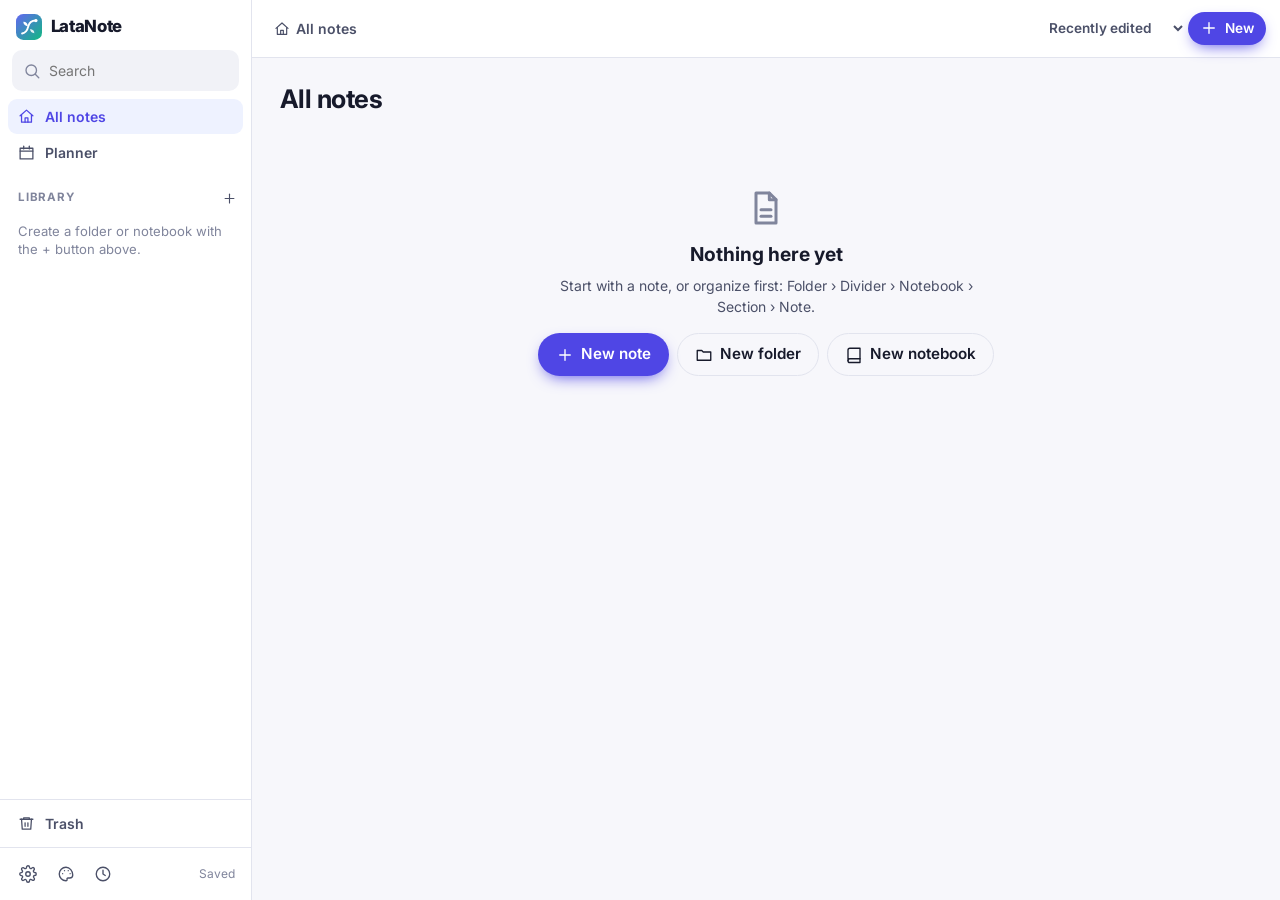
==== commit 3a31aa93: "Full screen hides Safari's bars on iPad without the typing warning - Full screen requests real brows" ====
--- a/app.html
+++ b/app.html
@@ -9,6 +9,7 @@
   <link rel="manifest" href="manifest.webmanifest">
   <link rel="apple-touch-icon" href="assets/icon-192.png">
   <meta name="apple-mobile-web-app-capable" content="yes">
+  <meta name="apple-mobile-web-app-status-bar-style" content="default">
   <meta name="mobile-web-app-capable" content="yes">
   <meta name="apple-mobile-web-app-title" content="LataNote">
   <link rel="preconnect" href="https://fonts.googleapis.com">
--- a/css/app.css
+++ b/css/app.css
@@ -855,3 +855,6 @@
 .timer-pop:not([hidden]) { animation: pop-in .16s ease; transform-origin: bottom left; }
 .lib, .pages-area, .sb-scroll, .drawer-body { scroll-behavior: auto; -webkit-overflow-scrolling: touch; }
 .page-wrap { animation: fade-in .25s ease both; }
+
+.steps { margin: 0; padding-left: 22px; display: grid; gap: 8px; }
+.steps .ico { width: 16px; height: 16px; vertical-align: -3px; color: var(--brand); }
